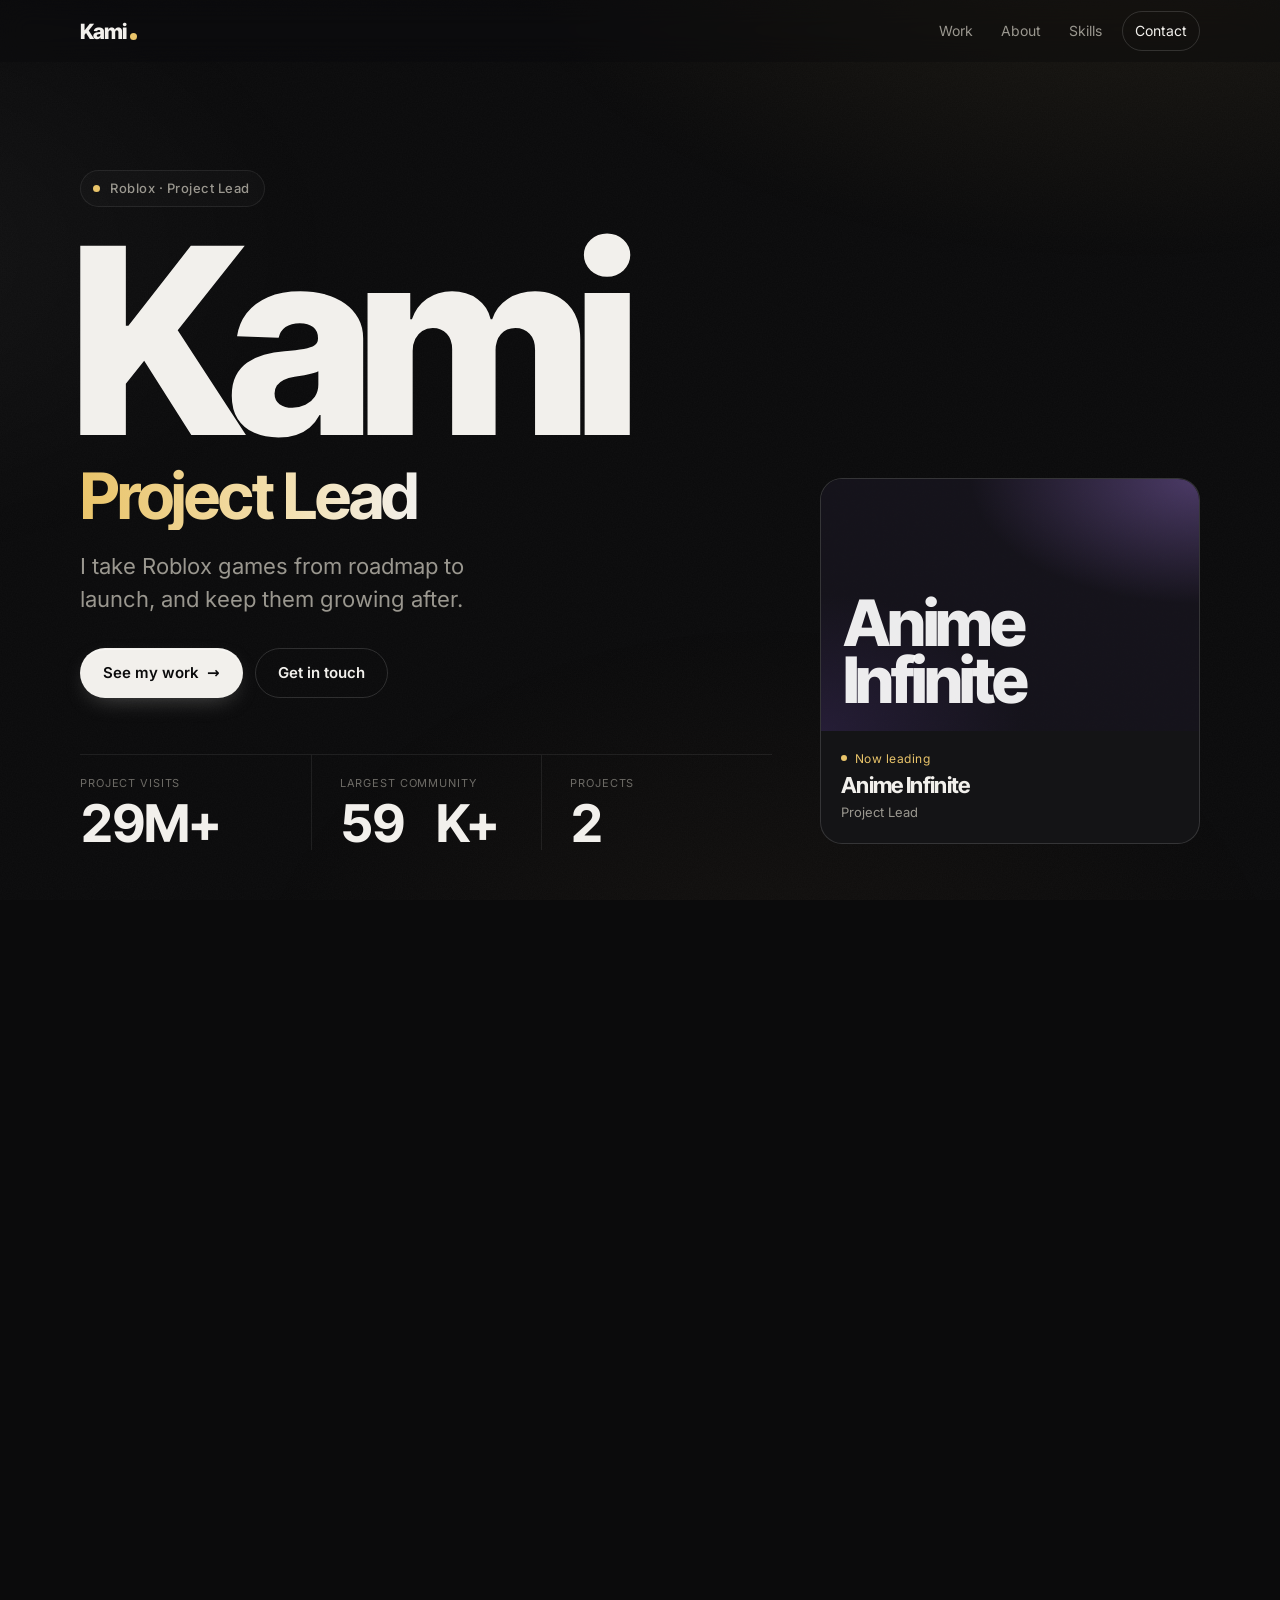
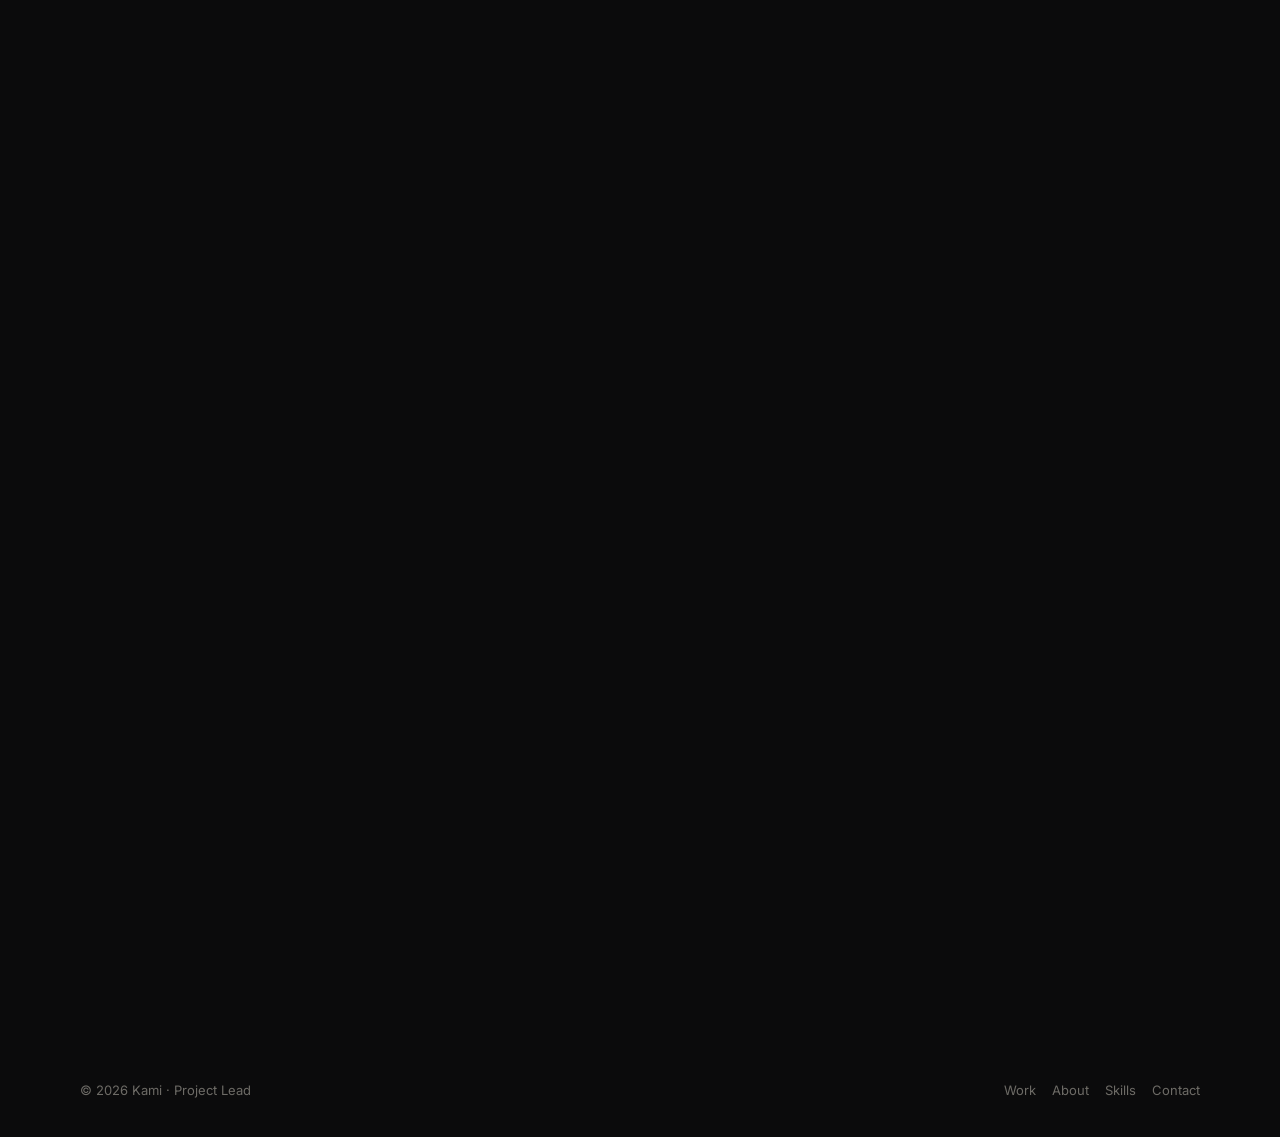
==== index.html @ 5d87637f "Add Kami portfolio site + no-code admin editor" ====
<!doctype html>
<html lang="en">
<head>
<meta charset="utf-8">
<meta name="viewport" content="width=device-width, initial-scale=1, viewport-fit=cover">
<meta http-equiv="Content-Security-Policy" content="default-src 'self'; img-src 'self' data: https:; style-src 'self'; script-src 'self'; font-src 'self'; connect-src 'self' https://formsubmit.co; base-uri 'self'; form-action 'self'">
<title>Kami · Roblox Project Lead</title>
<meta name="description" content="Kami is a Roblox Project Lead. Roadmaps, team coordination, launches and live operations on projects reaching 85M+ visits and communities of 170K+.">
<meta name="theme-color" content="#0b0b0c">
<meta name="color-scheme" content="dark">
<meta name="view-transition" content="same-origin">
<link rel="icon" href="/favicon.svg" type="image/svg+xml">
<link rel="apple-touch-icon" href="/apple-touch-icon.png">
<meta property="og:type" content="website">
<meta property="og:site_name" content="Kami">
<meta property="og:title" content="Kami · Roblox Project Lead">
<meta property="og:description" content="Kami is a Roblox Project Lead. Roadmaps, team coordination, launches and live operations on projects reaching 85M+ visits and communities of 170K+.">
<meta property="og:image" content="https://kami-portfolio.sites.tab.bot/og.jpg">
<meta property="og:image:type" content="image/jpeg">
<meta property="og:image:width" content="1200">
<meta property="og:image:height" content="630">
<meta property="og:image:alt" content="Kami, Roblox Project Lead">
<meta name="twitter:card" content="summary_large_image">
<meta name="twitter:title" content="Kami · Roblox Project Lead">
<meta name="twitter:description" content="Kami is a Roblox Project Lead. Roadmaps, team coordination, launches and live operations on projects reaching 85M+ visits and communities of 170K+.">
<meta name="twitter:image" content="https://kami-portfolio.sites.tab.bot/og.jpg">
<link rel="preload" href="/fonts/InterTight.woff2" as="font" type="font/woff2" crossorigin>
<link rel="stylesheet" href="/styles.css">
<script src="/boot.js"></script>
</head>
<body data-page="home">
<noscript><p class="noscript">This portfolio needs JavaScript turned on.</p></noscript>
<script src="/render.js" blocking="render"></script>
<script src="/main.js"></script>
</body>
</html>
---- styles.css ----
@font-face{font-family:"Inter Tight";src:url(/fonts/InterTight.woff2) format("woff2");font-weight:500 800;font-display:swap}
@font-face{font-family:"Inter";src:url(/fonts/Inter.woff2) format("woff2");font-weight:400 600;font-display:swap}
:root{--bg:#0b0b0c;--bg2:#111113;--card:#141416;--line:rgba(255,255,255,.08);--line2:rgba(255,255,255,.14);--text:#f2f0ec;--muted:#9a978f;--dim:#6d6b66;--accent:#e9c46a;--accent-ink:#1a1407;--r:22px;--ease:cubic-bezier(.16,1,.3,1);--ease-in:cubic-bezier(.5,0,.75,0);--spring:cubic-bezier(.16,1,.3,1);--spring-soft:cubic-bezier(.16,1,.3,1);--head:"Inter Tight",ui-sans-serif,system-ui,-apple-system,"Segoe UI",sans-serif;--body:"Inter",ui-sans-serif,system-ui,-apple-system,"Segoe UI",sans-serif}
*,*::before,*::after{box-sizing:border-box}
html{scroll-behavior:smooth;-webkit-text-size-adjust:100%;scroll-padding-top:76px}
body{margin:0;background:var(--bg);color:var(--text);font:400 16px/1.6 var(--body);-webkit-font-smoothing:antialiased;overflow-x:hidden}
body::before{content:"";position:fixed;inset:0;pointer-events:none;z-index:-1;background:radial-gradient(1100px 600px at 85% -10%,rgba(233,196,106,.07),transparent 60%),radial-gradient(900px 500px at -10% 30%,rgba(255,255,255,.035),transparent 60%)}
img{max-width:100%;display:block}
a{color:inherit;text-decoration:none}
h1,h2,h3{font-family:var(--head);margin:0;letter-spacing:-.03em;line-height:1}
.wrap{width:100%;max-width:1160px;margin:0 auto;padding-left:max(20px,env(safe-area-inset-left));padding-right:max(20px,env(safe-area-inset-right))}
.skip{position:absolute;left:-999px;top:8px;background:var(--text);color:var(--bg);padding:8px 12px;border-radius:8px;z-index:100}.skip:focus{left:12px}
:focus-visible{outline:2px solid var(--accent);outline-offset:3px}

/* nav */
.nav{position:sticky;top:0;z-index:50;background:rgba(11,11,12,.72);-webkit-backdrop-filter:saturate(140%) blur(14px);backdrop-filter:saturate(140%) blur(14px);view-transition-name:site-nav}.nav::after{content:"";position:absolute;left:0;right:0;bottom:0;height:1px;background:var(--line);opacity:0;transition:opacity .4s var(--ease)}
.nav.scrolled::after{opacity:1}
.nav-in{display:flex;align-items:center;justify-content:space-between;height:62px;padding-top:env(safe-area-inset-top)}
.brand{font:800 21px/1 var(--head);letter-spacing:-.04em;display:flex;align-items:center;gap:3px}
.dot{width:7px;height:7px;border-radius:50%;background:var(--accent);transform:translateY(5px)}
nav{display:flex;align-items:center;gap:4px}
nav a{font-size:14px;color:var(--muted);padding:8px 12px;border-radius:999px;transition:color .2s,background-color .2s}
nav a:hover{color:var(--text)}
nav a.pill{color:var(--text);border:1px solid var(--line2);margin-left:4px}
nav a.pill:hover{background:rgba(255,255,255,.06)}
@media (max-width:560px){nav{gap:0}nav a{padding:8px 9px;font-size:13.5px}nav a.pill{margin-left:3px;padding:8px 12px}}@media (max-width:350px){nav a{padding:8px 6px;font-size:13px}}

/* hero */
.hero{padding-top:clamp(56px,12vh,140px);padding-bottom:clamp(56px,10vh,110px)}
.eyebrow{display:inline-flex;align-items:center;gap:10px;margin:0 0 22px;font-size:13px;font-weight:500;letter-spacing:.04em;color:var(--muted);border:1px solid var(--line);padding:7px 14px 7px 12px;border-radius:999px;background:rgba(255,255,255,.02)}
.live{width:7px;height:7px;border-radius:50%;background:var(--accent);box-shadow:0 0 0 0 rgba(233,196,106,.5);animation:pulse 2.4s var(--ease) infinite}
@keyframes pulse{0%{box-shadow:0 0 0 0 rgba(233,196,106,.45)}70%,100%{box-shadow:0 0 0 9px rgba(233,196,106,0)}}
.hero h1{font-size:clamp(96px,30vw,260px);font-weight:800;letter-spacing:-.065em;line-height:.86;margin-left:-.04em}
.role{font:700 clamp(30px,7.6vw,64px)/1.05 var(--head);letter-spacing:-.035em;margin:10px 0 0;background:linear-gradient(90deg,var(--accent),#f3dfae 60%,var(--text));-webkit-background-clip:text;background-clip:text;color:transparent;width:fit-content}
.lede{font-size:clamp(18px,2.4vw,22px);line-height:1.5;color:var(--muted);max-width:30ch;margin:20px 0 0}
.ctas{display:flex;flex-wrap:wrap;gap:12px;margin-top:32px}
.btn{display:inline-flex;align-items:center;justify-content:center;gap:8px;min-height:50px;padding:0 22px;border-radius:999px;font:600 15px/1 var(--body);border:1px solid transparent;cursor:pointer;transition:transform .55s var(--spring),translate .6s var(--spring),scale .45s var(--spring),background-color .25s,border-color .25s,box-shadow .35s var(--ease);-webkit-tap-highlight-color:transparent}
.btn:active{scale:.96;transition-duration:.15s}
.btn-primary{background:var(--text);color:var(--bg)}
.btn-primary:hover{background:#fff;translate:0 -2px}
.btn-ghost{border-color:var(--line2);color:var(--text)}
.btn-ghost:hover{background:rgba(255,255,255,.06);translate:0 -2px}
.btn span{transition:transform .5s var(--spring)}.btn:hover span{transform:translateX(3px)}
.stats{display:grid;grid-template-columns:repeat(3,1fr);margin:56px 0 0;border-top:1px solid var(--line)}
.stats div{padding:20px 0 0}
.stats div+div{padding-left:16px;border-left:1px solid var(--line)}
.stats dt{font-size:12px;color:var(--dim);letter-spacing:.02em;order:2}
.stats div{display:flex;flex-direction:column-reverse;gap:6px}
.stats dd{margin:0;font:700 clamp(28px,7vw,52px)/1 var(--head);letter-spacing:-.04em;font-variant-numeric:tabular-nums}
@media (min-width:760px){.stats{max-width:720px}.stats div+div{padding-left:28px}}

/* sections */
.section{padding-top:clamp(64px,10vw,120px)}
.sec-head{margin-bottom:32px}
.kicker{font-size:13px;color:var(--accent);letter-spacing:.06em;font-weight:500;margin:0 0 14px}
.sec-head h2,.contact h2{font-size:clamp(38px,7vw,68px);font-weight:800;line-height:.98}
.sub{color:var(--muted);margin:14px 0 0;font-size:17px}
.muted{color:var(--dim)}

/* cards */
.grid{display:grid;gap:16px;grid-template-columns:1fr}
@media (min-width:760px){.cover{aspect-ratio:16/10}.grid{grid-template-columns:1fr 1fr;gap:20px}.card-feature{grid-column:1/-1;display:grid;grid-template-columns:1.35fr 1fr}.card-feature .thumb{aspect-ratio:auto;min-height:100%}.card-feature .body{padding:36px;align-self:center}.card-feature h3{font-size:44px}}
.card{display:block;position:relative;background:var(--card);border:1px solid var(--line);border-radius:var(--r);overflow:hidden;-webkit-tap-highlight-color:transparent;transition:transform .7s var(--spring),opacity .9s var(--ease),translate .7s var(--spring),scale .45s var(--spring)}.card::after{content:"";position:absolute;inset:0;border-radius:inherit;border:1px solid var(--line2);opacity:0;transition:opacity .4s var(--ease);pointer-events:none}.card:active{scale:.985;transition-duration:.18s}
@media (hover:hover){.card:hover,.card:focus-visible{translate:0 -5px}.card:hover::after{opacity:1}.card:hover .more span{transform:translateX(4px)}.card:hover .thumb img,.card:hover .cover span:first-child{transform:scale(1.04)}}
.thumb{position:relative;aspect-ratio:16/10;overflow:hidden;background:var(--bg2)}
.thumb img{width:100%;height:100%;object-fit:cover;transition:transform 1.1s var(--ease)}
.cover{aspect-ratio:16/8;display:flex;align-items:flex-end;padding:22px}
.cover span:first-child{font:800 clamp(40px,10vw,64px)/.9 var(--head);letter-spacing:-.055em;color:rgba(255,255,255,.92);transform-origin:left bottom;transition:transform 1.1s var(--ease);max-width:9ch}
.cover::after{content:"";position:absolute;inset:0;background:url("data:image/svg+xml,%3Csvg xmlns='http://www.w3.org/2000/svg' width='160' height='160'%3E%3Cfilter id='n'%3E%3CfeTurbulence baseFrequency='.9' numOctaves='2'/%3E%3C/filter%3E%3Crect width='160' height='160' filter='url(%23n)' opacity='.5'/%3E%3C/svg%3E");opacity:.09;mix-blend-mode:overlay;pointer-events:none}
.cover-multi{background:radial-gradient(120% 90% at 100% 0%,#3a3f63 0%,transparent 55%),radial-gradient(90% 90% at 0% 100%,#1d2338 0%,transparent 60%),#15161d}
.cover-slime{background:radial-gradient(110% 90% at 100% 0%,#2f5446 0%,transparent 55%),radial-gradient(90% 90% at 0% 100%,#18302a 0%,transparent 60%),#121815}
.cover-anime{background:radial-gradient(110% 90% at 100% 0%,#5b3a37 0%,transparent 55%),radial-gradient(90% 90% at 0% 100%,#2e1f22 0%,transparent 60%),#181314}
.badge{position:absolute;top:14px;left:14px;display:inline-flex;align-items:center;gap:7px;font:500 12px/1 var(--body);color:var(--text);background:rgba(11,11,12,.62);-webkit-backdrop-filter:blur(8px);backdrop-filter:blur(8px);border:1px solid var(--line2);padding:7px 11px;border-radius:999px}
.badge i{width:6px;height:6px;border-radius:50%;background:var(--accent)}
.badge-done{color:var(--muted)}
.body{padding:22px 22px 24px}
.meta{font-size:13px;color:var(--muted);margin:0 0 10px}
.card h3{font-size:30px;font-weight:800;letter-spacing:-.04em}
.desc{color:var(--muted);margin:12px 0 0;font-size:15.5px}
.figure{margin:16px 0 0;color:var(--muted);font-size:14px}
.figure strong{font:700 24px/1 var(--head);color:var(--text);letter-spacing:-.03em;margin-right:4px}
.duo{display:flex;gap:28px}
.tags{list-style:none;padding:0;margin:18px 0 0;display:flex;flex-wrap:wrap;gap:8px}
.tags li{font-size:12.5px;color:var(--text);border:1px solid var(--line);padding:6px 11px;border-radius:999px;background:rgba(255,255,255,.02)}

/* about */
.about-grid{display:grid;gap:36px}
@media (min-width:900px){.about-grid{grid-template-columns:1.2fr 1fr;gap:64px}}
.about-copy p{color:var(--muted);font-size:17px;margin:0 0 16px;max-width:52ch}
.about-copy .big{font:700 clamp(24px,3.4vw,32px)/1.2 var(--head);letter-spacing:-.03em;color:var(--text)}
.timeline{list-style:none;margin:0;padding:0;border-top:1px solid var(--line)}
.timeline li{border-bottom:1px solid var(--line)}.timeline a{display:grid;grid-template-columns:1fr auto;grid-template-areas:"name state" "role state";padding:18px 4px 18px 0;align-items:center;row-gap:3px;transition:transform .5s var(--spring)}.timeline a:hover{transform:translateX(6px)}.timeline a:active{transform:translateX(3px) scale(.99)}
.t-name{grid-area:name;font:700 20px/1.2 var(--head);letter-spacing:-.025em}
.t-role{grid-area:role;font-size:14px;color:var(--muted)}
.t-state{grid-area:state;font-size:12px;color:var(--dim);border:1px solid var(--line);padding:5px 10px;border-radius:999px}
.t-state.now{color:var(--accent);border-color:rgba(233,196,106,.3)}

/* skills */
.skills{display:grid;gap:16px}
@media (min-width:860px){.skills{grid-template-columns:1fr 1fr;gap:20px}}
.skill-group{background:var(--card);border:1px solid var(--line);border-radius:var(--r);padding:26px 22px 10px}
.skill-group h3{font-size:22px;font-weight:700;margin-bottom:8px}
.skill-group ul{list-style:none;margin:0;padding:0}
.skill-group li{padding:16px 0;border-top:1px solid var(--line);display:grid;gap:4px}
.skill-group li:first-child{border-top:0}
.skill-group strong{font-weight:600;font-size:16px}
.skill-group span{color:var(--muted);font-size:14.5px;line-height:1.5}

/* contact */
.contact-card{border:1px solid var(--line);border-radius:28px;padding:clamp(28px,6vw,64px);background:radial-gradient(800px 400px at 100% 0%,rgba(233,196,106,.09),transparent 60%),var(--card)}
.contact h2{font-size:clamp(40px,8vw,80px)}
.contact-actions{display:flex;flex-wrap:wrap;gap:12px;margin-top:30px}
.mail-line{margin:22px 0 0;color:var(--muted);font-size:15px;display:flex;align-items:center;gap:10px;flex-wrap:wrap;word-break:break-all}
.copy{font:500 13px/1 var(--body);color:var(--text);background:transparent;border:1px solid var(--line2);border-radius:999px;padding:8px 12px;cursor:pointer;transition:background-color .2s}
.copy:hover{background:rgba(255,255,255,.06)}
.inquiry{margin-top:16px;border:1px solid var(--line);border-radius:var(--r);background:var(--card)}
.inquiry summary{list-style:none;cursor:pointer;display:flex;justify-content:space-between;align-items:center;padding:22px;font:700 19px/1.2 var(--head);letter-spacing:-.02em}
.inquiry summary::-webkit-details-marker{display:none}
.plus{position:relative;width:16px;height:16px;flex:none}
.plus::before,.plus::after{content:"";position:absolute;left:0;top:7px;width:16px;height:2px;background:var(--text);border-radius:2px;transition:transform .35s var(--ease)}
.plus::after{transform:rotate(90deg)}
.inquiry[open] .plus::after{transform:rotate(0)}
form{padding:0 22px 24px;display:grid;gap:14px}
.inquiry[open] form{animation:drop .45s var(--ease)}
@keyframes drop{from{opacity:0;transform:translateY(-6px)}to{opacity:1;transform:none}}
.row{display:grid;gap:14px}
@media (min-width:700px){.row{grid-template-columns:1fr 1fr}}
label{display:grid;gap:7px;font-size:13px;color:var(--muted)}
input,textarea,select{font:400 16px/1.4 var(--body);color:var(--text);background:var(--bg2);border:1px solid var(--line2);border-radius:12px;padding:13px 14px;width:100%;transition:border-color .2s;-webkit-appearance:none;appearance:none}
select{background-image:linear-gradient(45deg,transparent 50%,var(--muted) 50%),linear-gradient(135deg,var(--muted) 50%,transparent 50%);background-position:calc(100% - 20px) 55%,calc(100% - 15px) 55%;background-size:5px 5px;background-repeat:no-repeat}
input:focus,textarea:focus,select:focus{outline:none;border-color:var(--accent)}
input.bad,textarea.bad{border-color:#e07a5f}
textarea{resize:vertical}
form .btn{justify-self:start;margin-top:4px}
.form-note{margin:0;font-size:13px;color:var(--dim)}
.foot{display:flex;justify-content:space-between;gap:16px;flex-wrap:wrap;padding-top:64px;padding-bottom:max(36px,env(safe-area-inset-bottom));color:var(--dim);font-size:13px}
.foot a:hover{color:var(--text)}
.toast{position:fixed;left:50%;bottom:max(24px,env(safe-area-inset-bottom));transform:translate(-50%,20px);opacity:0;background:var(--text);color:var(--bg);font:600 14px/1 var(--body);padding:13px 18px;border-radius:999px;pointer-events:none;transition:opacity .3s,transform .4s var(--ease);z-index:60}
.toast.show{opacity:1;transform:translate(-50%,0)}

.now-card{display:none}
@media (min-width:1000px){
.hero{display:grid;grid-template-columns:1fr 380px;gap:48px;align-items:end}
.now-card{display:block;position:relative;border:1px solid var(--line2);border-radius:var(--r);overflow:hidden;background:var(--card);transition:translate .7s var(--spring),scale .45s var(--spring);margin-bottom:6px}
.now-card:hover,.now-card:focus-visible{translate:0 -4px}
.now-cover{display:flex;align-items:flex-end;position:relative;aspect-ratio:3/2;padding:22px;overflow:hidden}.now-cover span{font:800 54px/.9 var(--head);letter-spacing:-.055em;color:rgba(255,255,255,.92);max-width:8ch;transform-origin:left bottom;transition:transform 1.1s var(--ease)}
.now-card:hover .now-cover span{transform:scale(1.04)}
.now-txt{display:grid;gap:4px;padding:18px 20px 20px}
.now-k{display:flex;align-items:center;gap:8px;font-size:12px;color:var(--accent);letter-spacing:.04em}
.now-k i{width:6px;height:6px;border-radius:50%;background:var(--accent)}
.now-txt strong{font:700 22px/1.2 var(--head);letter-spacing:-.03em}
.now-s{font-size:13px;color:var(--muted)}

}
/* motion: transform + opacity only */
.js .in{opacity:0;transform:translateY(22px);animation:rise-o .7s var(--ease) forwards,rise-t 1.1s var(--spring-soft) forwards}
.js .d0{animation-delay:.05s}.js .d1{animation-delay:.12s}.js .d2{animation-delay:.22s}.js .d3{animation-delay:.32s}.js .d4{animation-delay:.42s}.js .d5{animation-delay:.52s}
@keyframes rise-o{to{opacity:1}}@keyframes rise-t{to{transform:none}}
.js .reveal{opacity:0;transform:translateY(28px);transition:opacity .8s var(--ease),transform 1.1s var(--spring-soft)}
.js .reveal.seen{opacity:1;transform:none}
.js .grid .reveal:nth-child(2){transition-delay:.06s}.js .grid .reveal:nth-child(3){transition-delay:.12s}.js .grid .reveal:nth-child(4){transition-delay:.18s}.js .grid .reveal:nth-child(5){transition-delay:.24s}.js .steps .reveal:nth-child(2){transition-delay:.07s}.js .steps .reveal:nth-child(3){transition-delay:.14s}.js .steps .reveal:nth-child(4){transition-delay:.21s}.js .reveal.seen:hover,.js .reveal.seen:active{transition-delay:0s}
@media (prefers-reduced-motion:reduce){html{scroll-behavior:auto}*,*::before,*::after{animation:none!important;transition:none!important}.js .in,.js .reveal{opacity:1;transform:none}}

/* ---- v2 ---- */
@supports (transition-timing-function:linear(0,1)){:root{--spring:linear(0.0,0.0318,0.1102,0.2146,0.3296,0.4449,0.5535,0.6512,0.7359,0.8072,0.8654,0.9115,0.947,0.9734,0.9923,1.0052,1.0133,1.0178,1.0197,1.0198,1.0187,1.0168,1.0146,1.0123,1.01,1.008,1.0061,1.0046,1.0033,1.0022,1.0014,1.0008,1.0003,1.0,0.9998,0.9997,0.9996,0.9996,0.9996,0.9996,0.9997,0.9997,0.9998,0.9998,0.9999,0.9999,0.9999,0.9999,1);--spring-soft:linear(0.0,0.0229,0.0799,0.1571,0.2443,0.3344,0.4226,0.5057,0.5819,0.6502,0.7105,0.7627,0.8075,0.8454,0.8771,0.9034,0.9249,0.9424,0.9564,0.9675,0.9763,0.9831,0.9884,0.9924,0.9953,0.9975,0.999,1.0001,1.0008,1.0012,1.0014,1.0015,1.0015,1.0014,1.0013,1.0012,1.0011,1.0009,1.0008,1.0007,1.0006,1.0005,1.0004,1.0003,1.0003,1.0002,1.0002,1.0001,1)}}
.cover-infinite{background:radial-gradient(110% 90% at 100% 0%,#4b3a66 0%,transparent 55%),radial-gradient(90% 90% at 0% 100%,#251d36 0%,transparent 60%),#15131b}
.num{display:inline-block;font-variant-numeric:tabular-nums;text-align:left}
.more{display:inline-flex;align-items:center;gap:6px;margin-top:20px;font-size:14px;font-weight:600;color:var(--text)}
.more span{display:inline-block;transition:transform .5s var(--spring)}
.view-all{display:inline-flex;align-items:center;gap:8px;margin-top:24px;font:600 15px/1 var(--body);color:var(--text);padding:14px 20px;border:1px solid var(--line2);border-radius:999px;transition:transform .55s var(--spring),opacity .8s var(--ease),translate .6s var(--spring),scale .45s var(--spring),background-color .25s,border-color .25s}
.view-all span{display:inline-block;transition:transform .5s var(--spring)}
.view-all:hover span{transform:translateX(4px)}
.view-all:active{scale:.96;transition-duration:.15s}
.view-all.inline{margin-top:6px;padding:0;border:0;color:var(--accent);font-size:15px}
.contact-card .view-all.inline{margin-top:24px}
.chips{list-style:none;margin:0;padding:0;display:flex;flex-wrap:wrap;gap:8px}
.chips li{font-size:14px;border:1px solid var(--line);padding:8px 13px;border-radius:999px;background:rgba(255,255,255,.02)}
.skill-sum{display:grid;gap:16px}
@media (min-width:860px){.skill-sum{grid-template-columns:1fr 1fr;gap:20px}}
.skill-chipset{background:var(--card);border:1px solid var(--line);border-radius:var(--r);padding:24px 22px}
.skill-chipset h3{font-size:20px;font-weight:700;margin-bottom:16px}

/* sub pages */
.page-head{padding-top:clamp(20px,4vh,40px)}
.back{display:inline-flex;align-items:center;gap:8px;font-size:14px;font-weight:500;color:var(--muted);padding:9px 14px 9px 11px;border:1px solid var(--line);border-radius:999px;margin-bottom:clamp(28px,6vh,56px);transition:transform .5s var(--spring),color .2s;-webkit-tap-highlight-color:transparent}
.back span{display:inline-block;transition:transform .5s var(--spring)}
.back:hover{color:var(--text)}.back:hover span{transform:translateX(-3px)}
.back:active{transform:scale(.95);transition-duration:.15s}
.page-title{font-size:clamp(46px,11vw,104px);font-weight:800;letter-spacing:-.05em;line-height:.95}
.page-sub{color:var(--muted);font-size:clamp(17px,2.2vw,20px);line-height:1.55;max-width:46ch;margin:18px 0 0}
.section-tight{padding-top:clamp(36px,6vw,64px)}
nav a[aria-current=page]{color:var(--text);background:rgba(255,255,255,.07)}
nav a.pill[aria-current=page]{background:var(--text);color:var(--bg);border-color:var(--text)}
.stats-big{max-width:none}
.stats-big dd{font-size:clamp(32px,9vw,76px)}
.stats-col{grid-template-columns:1fr;margin:0;align-self:start}
.stats-col div+div{padding-left:0;border-left:0;border-top:1px solid var(--line);margin-top:20px}
.stats-col dd{font-size:clamp(44px,9vw,72px)}
@media (min-width:760px){.stats-col div+div{padding-left:0}}
.steps{list-style:none;margin:0;padding:0;display:grid;gap:14px}
@media (min-width:760px){.steps{grid-template-columns:1fr 1fr;gap:20px}}
@media (min-width:1100px){.steps{grid-template-columns:repeat(4,1fr)}}
.steps li{background:var(--card);border:1px solid var(--line);border-radius:var(--r);padding:24px 22px 26px}
.steps .n{font:600 13px/1 var(--body);color:var(--accent);letter-spacing:.06em}
.steps h3{font-size:28px;font-weight:800;margin:18px 0 10px}
.steps p{margin:0;color:var(--muted);font-size:15px;line-height:1.55}
.cta-band{border:1px solid var(--line);border-radius:28px;padding:clamp(28px,6vw,56px);background:radial-gradient(800px 400px at 100% 0%,rgba(233,196,106,.09),transparent 60%),var(--card)}
.cta-band h2{font-size:clamp(36px,7vw,64px);font-weight:800;line-height:.98}

/* project page */
.p-wrap{display:grid;gap:0}
.p-media .thumb{border-radius:var(--r);border:1px solid var(--line);aspect-ratio:16/10}
.p-media .cover{aspect-ratio:16/10;padding:clamp(22px,4vw,40px)}
.p-media .cover span:first-child{font-size:clamp(52px,14vw,120px)}
@media (min-width:960px){.p-media .thumb{aspect-ratio:21/9}}
.p-head{margin-top:clamp(28px,5vw,48px)}
.p-role{font-size:clamp(24px,5vw,40px);margin-top:14px}
.facts{display:grid;grid-template-columns:1fr 1fr;margin:36px 0 0;border-top:1px solid var(--line)}
.facts div{padding:16px 12px 16px 0;border-bottom:1px solid var(--line);min-width:0}
.facts dt{font-size:12px;color:var(--dim);letter-spacing:.02em}
.facts dd{margin:4px 0 0;font-weight:600;font-size:15.5px}
@media (min-width:760px){.facts{grid-template-columns:repeat(3,1fr)}}
.project .stats-big{margin-top:40px}
.p-sec{margin-top:clamp(48px,7vw,72px)}
.p-sec h2{font-size:clamp(30px,6vw,48px);font-weight:800;margin-bottom:20px}
.p-note{color:var(--muted);font-size:17px;max-width:56ch;margin:0 0 16px}
.p-note.soon{border:1px dashed var(--line2);border-radius:16px;padding:18px 20px;max-width:none}
.did{list-style:none;margin:0;padding:0;display:grid;gap:12px}
@media (min-width:760px){.did{grid-template-columns:1fr 1fr;gap:16px}}
.did li{background:var(--card);border:1px solid var(--line);border-radius:18px;padding:20px;display:grid;gap:6px}
.did strong{font:700 18px/1.25 var(--head);letter-spacing:-.02em}
.did span{color:var(--muted);font-size:15px;line-height:1.55}
.p-next{display:grid;grid-template-columns:1fr;gap:12px;margin-top:clamp(56px,8vw,88px)}
@media (min-width:640px){.p-next{grid-template-columns:1.4fr 1fr}}
.p-next a{position:relative;overflow:hidden;display:grid;gap:6px;padding:22px;border:1px solid var(--line2);border-radius:var(--r);background:var(--card);transition:translate .7s var(--spring),scale .45s var(--spring),border-color .3s}
.p-next a:hover,.p-next a:focus-visible{translate:0 -4px;border-color:rgba(255,255,255,.22)}.p-next a:active{scale:.98;transition-duration:.15s}
.p-next .k{font-size:12px;color:var(--dim);letter-spacing:.04em}
.p-next strong{font:700 24px/1.15 var(--head);letter-spacing:-.03em}

/* skills page */
.skill-deep h2{font-size:clamp(30px,5vw,40px);font-weight:800;margin-bottom:10px}
.skill-deep .kicker{margin-bottom:12px}
.used{margin:6px 0 18px;font-size:13px;color:var(--dim);display:flex;flex-wrap:wrap;gap:6px 8px;align-items:center}
.used a{color:var(--text);border:1px solid var(--line);padding:5px 10px;border-radius:999px;transition:background-color .2s}
.used a:hover{background:rgba(255,255,255,.06)}
.skills-page{scroll-margin-top:80px}
.skill-deep{scroll-margin-top:84px}

/* contact page */
.contact-grid{display:grid;gap:14px}
@media (min-width:760px){.contact-grid{grid-template-columns:1fr 1fr;gap:20px}}
.c-tile{display:grid;gap:8px;padding:26px 24px;border:1px solid var(--line2);border-radius:var(--r);background:radial-gradient(600px 300px at 100% 0%,rgba(233,196,106,.08),transparent 60%),var(--card);transition:transform .6s var(--spring),opacity .8s var(--ease),translate .7s var(--spring),scale .45s var(--spring);min-width:0;position:relative;overflow:hidden}
.c-tile:hover,.c-tile:focus-visible{translate:0 -4px}.c-tile:active{scale:.98;transition-duration:.15s}
.c-tile .k{font-size:12px;color:var(--accent);letter-spacing:.06em;text-transform:uppercase}
.c-tile strong{font:700 clamp(19px,4.6vw,26px)/1.2 var(--head);letter-spacing:-.02em;overflow-wrap:anywhere}
.c-tile .go{font-size:14px;color:var(--muted);margin-top:6px}
.inquiry-open{padding:26px 0 4px;margin-top:22px}
.inquiry-open h2{font-size:clamp(28px,6vw,40px);font-weight:800;padding:0 22px;margin-bottom:12px}
.inquiry-open .p-note{padding:0 22px;font-size:15.5px}
.foot-links{display:flex;gap:16px;flex-wrap:wrap}

/* view transitions between pages (Chrome, Edge, Safari 18.2+) */
@view-transition{navigation:auto}
/* per-project view-transition names are set by render.js (el.style.viewTransitionName) */
::view-transition-old(root){animation:vt-out .2s var(--ease-in) both}
::view-transition-new(root){animation:vt-in-o .45s var(--ease) both,vt-in-t .7s var(--spring-soft) both}
::view-transition-group(*){animation-duration:.6s;animation-timing-function:cubic-bezier(.16,1,.3,1)}
::view-transition-group(root){animation:none}
::view-transition-group(site-nav){animation:none}
::view-transition-old(site-nav){animation:none;opacity:0}
::view-transition-new(site-nav){animation:none}
@keyframes vt-out{to{opacity:0;transform:translateY(-8px) scale(.995)}}
@keyframes vt-in-o{from{opacity:0}}
@keyframes vt-in-t{from{transform:translateY(16px)}}
/* when a view transition already animates the page in, skip the second entrance */
.vtnav .js .in,.js.vtnav .in{animation:none;opacity:1;transform:none}
/* fallback exit for browsers without cross-page transitions */
.leaving main,.leaving .foot{opacity:0;transform:translateY(-8px);transition:opacity .18s var(--ease-in),transform .18s var(--ease-in)}

@media (prefers-reduced-motion:reduce){::view-transition-group(*),::view-transition-old(*),::view-transition-new(*){animation:none!important}.leaving main,.leaving .foot{opacity:1;transform:none}}
.stats div{justify-content:space-between}.stats dd{white-space:nowrap}
@media (min-width:760px){.card.card-feature{display:grid}}

/* ============ v2.1 polish ============ */
:root{--fs-xs:12px;--fs-sm:14px;--fs-md:16px;--fs-lg:clamp(18px,2.2vw,21px);--sp-1:8px;--sp-2:16px;--sp-3:24px;--sp-4:40px;--sp-5:64px;--sp-6:clamp(80px,11vw,136px);--ring:0 0 0 2px var(--bg),0 0 0 4px var(--accent)}
::selection{background:rgba(233,196,106,.9);color:#1a1407}
h1,h2,h3{text-wrap:balance}
p,li,dd{text-wrap:pretty}
.section{padding-top:var(--sp-6)}
.sec-head{margin-bottom:var(--sp-4)}
.sub,.p-note{line-height:1.55}
.kicker{display:flex;align-items:center;gap:10px;font-size:var(--fs-xs);text-transform:uppercase;letter-spacing:.16em;font-weight:600}
.kicker::before{content:"";width:18px;height:1px;background:currentColor;opacity:.7}
.c-tile .k,.p-next .k,.facts dt,.stats dt{letter-spacing:.08em;text-transform:uppercase;font-size:11px}

/* background: static gradient mesh + grain, no animation */
body::before{background:radial-gradient(1100px 620px at 88% -12%,rgba(233,196,106,.085),transparent 60%),radial-gradient(800px 520px at -12% 28%,rgba(255,255,255,.04),transparent 62%),radial-gradient(900px 700px at 60% 115%,rgba(200,150,90,.05),transparent 60%)}
body::after{content:"";position:fixed;inset:0;z-index:-1;pointer-events:none;opacity:.045;background:url("data:image/svg+xml,%3Csvg xmlns='http://www.w3.org/2000/svg' width='180' height='180'%3E%3Cfilter id='n'%3E%3CfeTurbulence type='fractalNoise' baseFrequency='.8' numOctaves='3' stitchTiles='stitch'/%3E%3CfeColorMatrix values='0 0 0 0 1 0 0 0 0 1 0 0 0 0 1 0 0 0 .55 0'/%3E%3C/filter%3E%3Crect width='180' height='180' filter='url(%23n)'/%3E%3C/svg%3E");background-size:180px 180px}

/* focus + press, everywhere */
:focus-visible{outline:2px solid var(--accent);outline-offset:3px}
.btn:focus-visible,.view-all:focus-visible,nav a:focus-visible,.copy:focus-visible,.used a:focus-visible,.back:focus-visible{outline:none;box-shadow:var(--ring)}
.card:focus-visible,.now-card:focus-visible,.c-tile:focus-visible,.p-next a:focus-visible{outline:none;box-shadow:var(--ring)}
input:focus,textarea:focus,select:focus{box-shadow:0 0 0 4px rgba(233,196,106,.16)}
input,textarea,select{transition:border-color .2s,box-shadow .25s var(--ease)}
.btn-primary{box-shadow:0 1px 0 rgba(255,255,255,.4) inset,0 8px 24px -10px rgba(242,240,236,.35)}
.btn-primary:hover{box-shadow:0 1px 0 rgba(255,255,255,.6) inset,0 14px 34px -12px rgba(242,240,236,.5)}
.btn-ghost:active,.btn-primary:active{transition-duration:.12s}
.btn span{display:inline-block;transition:transform .5s var(--spring)}
nav a{transition:color .2s,background-color .25s,scale .35s var(--spring)}
nav a:active,.foot a:active,.used a:active,.copy:active,.chips li:active{scale:.95;transition-duration:.12s}
nav a:not(.pill):not([aria-current]):hover{background:rgba(255,255,255,.045)}
.foot a{transition:color .2s}
.used a,.copy{transition:background-color .25s,scale .35s var(--spring)}
.tags li,.chips li{transition:border-color .25s,background-color .25s}
.chips li:hover{border-color:var(--line2);background:rgba(255,255,255,.05)}
.inquiry summary{transition:background-color .25s;border-radius:var(--r)}
.inquiry summary:hover{background:rgba(255,255,255,.025)}
.inquiry summary:focus-visible{outline:none;box-shadow:var(--ring)}
.timeline a:focus-visible{outline:none;box-shadow:var(--ring);border-radius:12px}

/* reveal elements keep their entrance AND get the hover/magnet springs */
.js .card.reveal,.js .c-tile.reveal,.js .view-all.reveal{transition:opacity .8s var(--ease),transform 1.1s var(--spring-soft),translate .7s var(--spring),scale .45s var(--spring),background-color .25s,border-color .25s,box-shadow .35s var(--ease)}

/* scroll progress */
.progress{position:fixed;top:0;left:0;right:0;height:2px;z-index:60;pointer-events:none;transform-origin:0 50%;transform:scaleX(0);background:linear-gradient(90deg,rgba(233,196,106,.6),var(--accent) 40%,#f6e3b4);will-change:transform}
.no-js .progress,html:not(.js) .progress{display:none}

/* sticky glass nav that tightens on scroll (transform + opacity only) */
.nav{background:rgba(11,11,12,.42);transition:transform .6s var(--spring);will-change:transform}
.nav::before{content:"";position:absolute;inset:0;z-index:-1;background:rgba(11,11,12,.42);box-shadow:0 12px 32px -18px rgba(0,0,0,.8);opacity:0;transition:opacity .45s var(--ease);pointer-events:none}
.nav.scrolled{transform:translateY(-8px)}
.nav.scrolled::before{opacity:1}
.nav-in>*{transition:transform .6s var(--spring)}
.nav.scrolled .brand{transform:translateY(4px) scale(.88)}
.brand{transform-origin:0 50%}
.nav.scrolled .nav-in>nav{transform:translateY(4px)}

/* desktop magnet + glow (elements only get .mag via JS on hover:hover + pointer:fine) */
.glow{position:absolute;left:0;top:0;width:460px;height:460px;margin:-230px 0 0 -230px;border-radius:50%;pointer-events:none;z-index:3;opacity:0;background:radial-gradient(closest-side,rgba(246,227,180,.13),rgba(233,196,106,.05) 50%,transparent 72%);transition:opacity .45s var(--ease),translate .32s cubic-bezier(.2,.8,.2,1);will-change:translate,opacity}
.mag-on>.glow{opacity:1}
.p-next a>:not(.glow){position:relative;z-index:1}
.skill-group,.skill-chipset,.steps li{position:relative;overflow:hidden;transition:border-color .3s,opacity .8s var(--ease),transform 1.1s var(--spring-soft)}
.mag-on.skill-group,.mag-on.skill-chipset,.steps li.mag-on{border-color:var(--line2)}

/* project hero */
.p-media{position:relative;border-radius:var(--r);overflow:hidden;border:1px solid var(--line);isolation:isolate;background:var(--bg2)}
.p-media .thumb{border:0;border-radius:0}
.p-media .badge{display:none}
.p-media .cover span:first-child{opacity:.16;font-size:clamp(64px,19vw,220px);white-space:nowrap;letter-spacing:-.06em}
.p-par{transform-origin:50% 100%}
.p-media::after{content:"";position:absolute;inset:0;pointer-events:none;background:linear-gradient(180deg,transparent 55%,rgba(11,11,12,.35));z-index:2}
.p-head{margin-top:clamp(28px,5vw,52px)}
.p-chips{display:flex;flex-wrap:wrap;gap:8px;margin:0 0 18px}
.chip{display:inline-flex;align-items:center;gap:8px;font:600 13px/1 var(--body);padding:8px 13px;border-radius:999px;border:1px solid var(--line2);background:rgba(255,255,255,.03);color:var(--text);letter-spacing:.01em}
.chip-role{border-color:rgba(233,196,106,.45);background:rgba(233,196,106,.1);color:#f6e3b4}
.chip i{width:6px;height:6px;border-radius:50%;background:var(--accent);box-shadow:0 0 0 3px rgba(233,196,106,.2)}
.chip-muted{color:var(--muted)}
.p-title{font:800 clamp(56px,15vw,148px)/.9 var(--head);letter-spacing:-.055em;margin-left:-.03em}
.p-head .page-sub{max-width:46ch;margin-top:20px;font-size:var(--fs-lg);line-height:1.5}
.p-count{color:var(--dim)}
.facts{margin-top:clamp(32px,5vw,48px)}
.js .facts>.in:nth-child(1){animation-delay:.32s}
.js .facts>.in:nth-child(2){animation-delay:.39s}
.js .facts>.in:nth-child(3){animation-delay:.46s}
.js .facts>.in:nth-child(4){animation-delay:.53s}
.js .facts>.in:nth-child(5){animation-delay:.6s}
.js .facts>.in:nth-child(6){animation-delay:.67s}
@media (min-width:960px){
  .p-head .page-sub{margin-top:26px}
  .p-wrap>*{order:4}
  .p-wrap>.p-head{order:1;margin-top:8px}
  .p-wrap>.p-media{order:2;margin-top:48px}
  .p-wrap>.facts{order:3}
  .p-media .thumb{aspect-ratio:12/5}
}
@media (prefers-reduced-motion:reduce){
  .nav,.nav-in>*,.nav::before,.glow{transition:none}
  .nav.scrolled{transform:none}.nav.scrolled .brand,.nav.scrolled .nav-in>nav{transform:none}
  .progress{transition:none}
  .btn,.card,.c-tile,.p-next a,.now-card,.view-all{translate:none!important}
}

/* v2.3 inquiry: in-page send */
.hp{position:absolute!important;left:-9999px;width:1px;height:1px;overflow:hidden;opacity:0;pointer-events:none}
form{position:relative}
.send{position:relative;min-width:168px}
.send::before{content:"";width:0;height:16px;border-radius:50%;border:0 solid currentColor;border-right-color:transparent;opacity:0;flex:none;margin-right:-8px;transition:opacity .2s var(--ease)}
.send.is-loading::before{width:16px;border-width:2px;opacity:1;margin-right:0;animation:spin .7s linear infinite}
.send:disabled{cursor:progress;opacity:.85}
.send.is-sent{background:var(--accent);color:var(--bg)}
@keyframes spin{to{transform:rotate(360deg)}}
.form-note.is-sent{color:var(--text);font-size:15px}
.form-note.is-sent strong{color:var(--accent);font-weight:700}
.form-note.is-error{color:#f0a48f}.form-note.is-error a{color:var(--text);text-decoration:underline;text-underline-offset:3px}
.form-note.is-warn{color:#f0a48f}
.form-note.pop{animation:note-in .5s var(--spring-soft,ease) both}
@keyframes note-in{from{opacity:0;transform:translateY(6px)}to{opacity:1;transform:none}}
@media (prefers-reduced-motion:reduce){.send.is-loading::before{animation:none!important;border-right-color:currentColor;opacity:.6}.form-note.pop{animation:none!important}}

/* v3 content-driven additions */
.preview .in,.preview .reveal{animation:none!important;opacity:1!important;transform:none!important}
.p-links{display:flex;flex-wrap:wrap;gap:10px;margin-top:14px}
.thumb img.ext{background:var(--bg2)}
.noscript{padding:40px 20px;color:var(--muted)}
.now-img{padding:0;overflow:hidden}.now-img img{width:100%;height:100%;object-fit:cover}
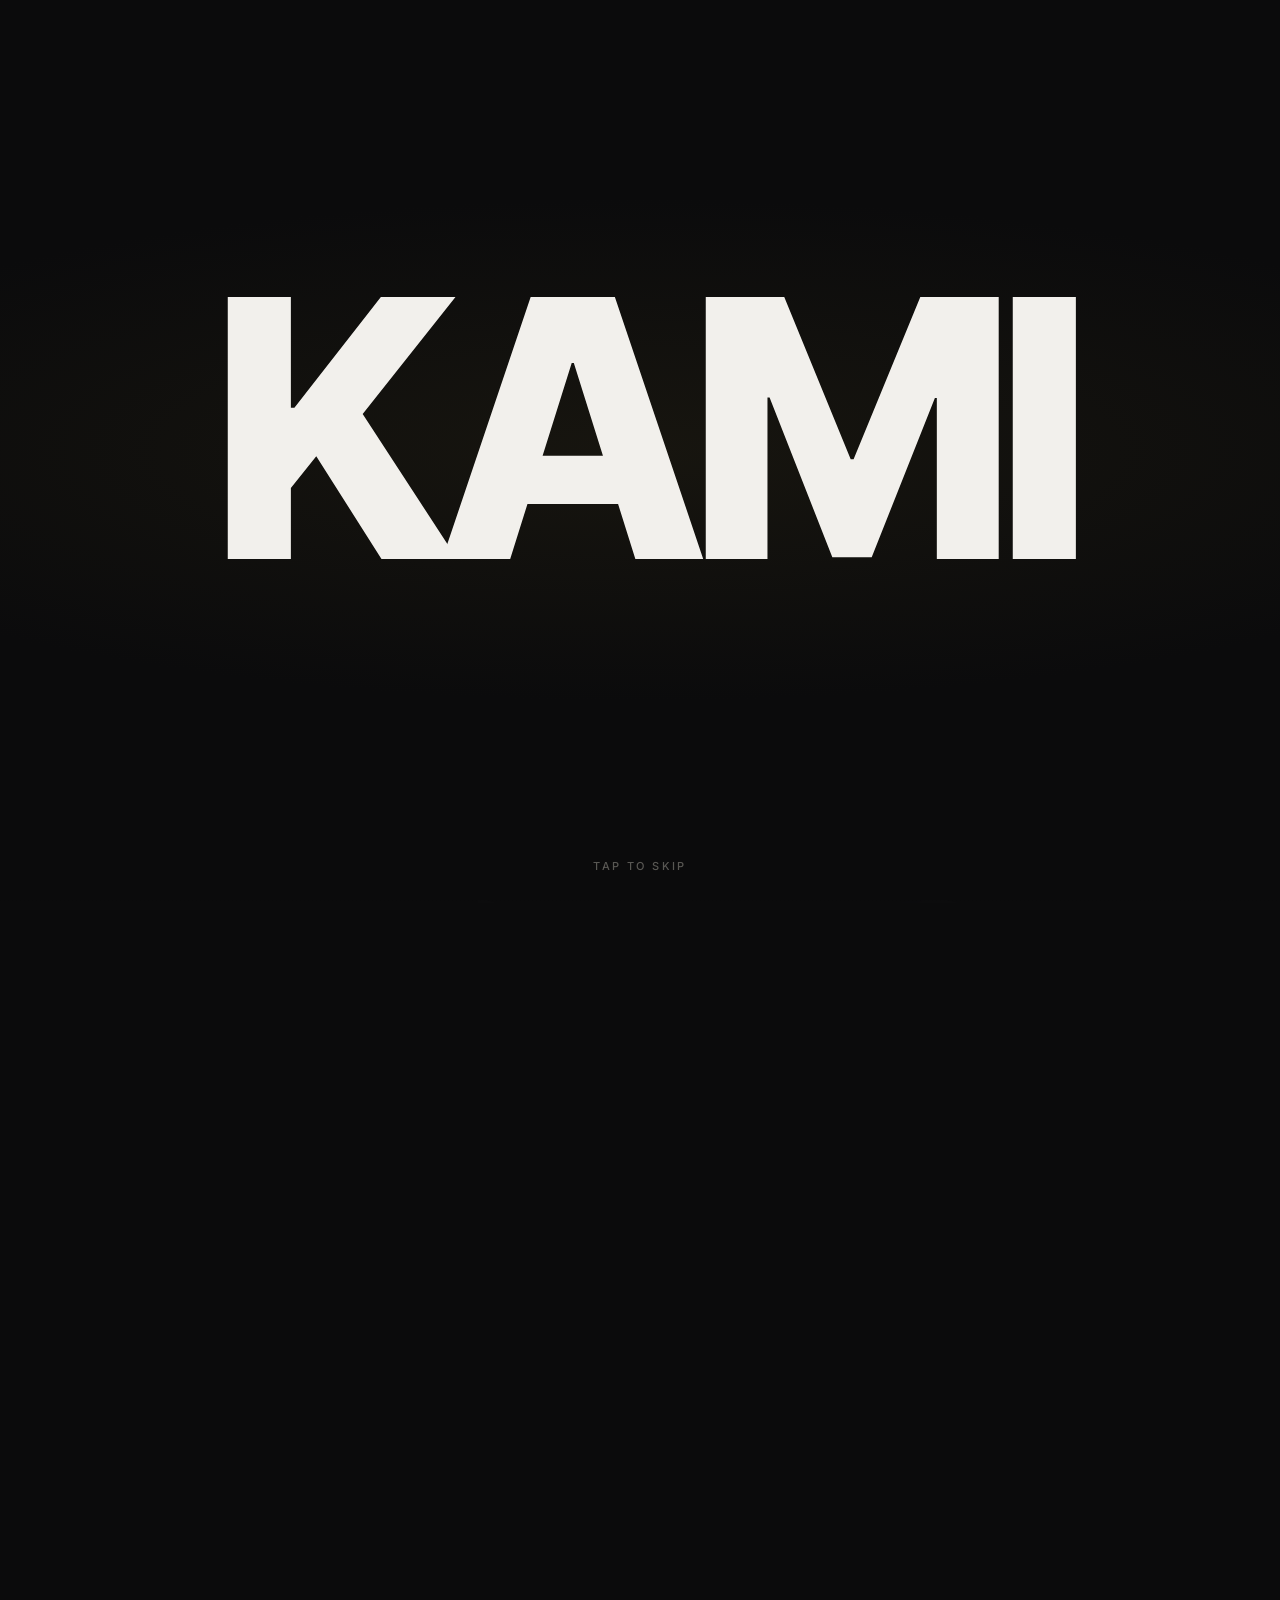
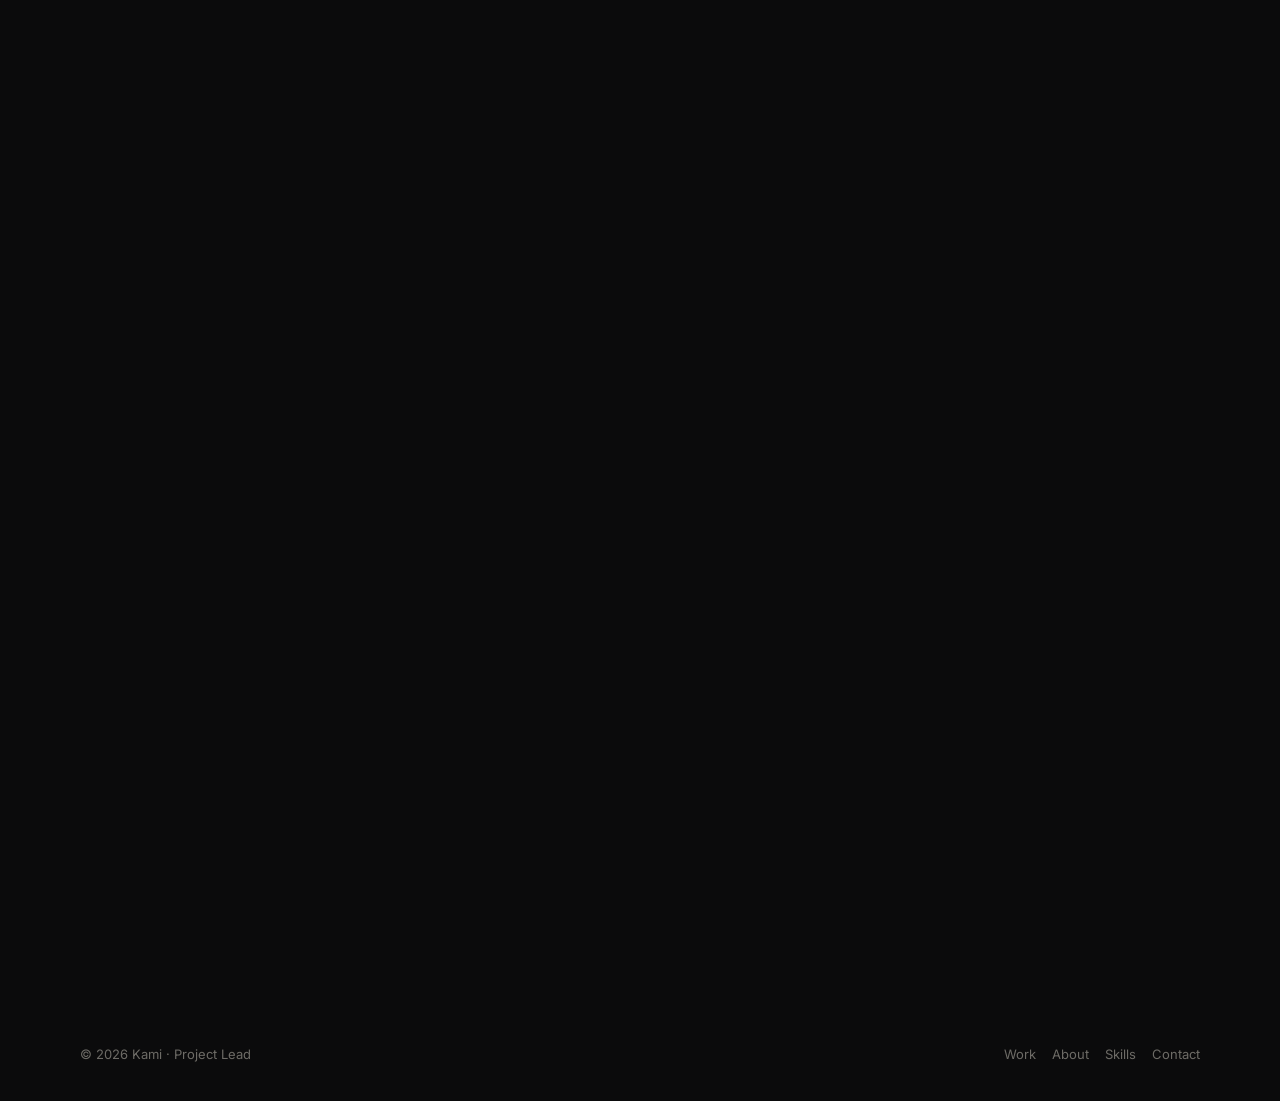
==== commit d8e8daf4: "v3: KAMI slice intro, full-bleed hero art, smooth scroll + reveals" ====
--- a/index.html
+++ b/index.html
@@ -26,7 +26,9 @@
 <meta name="twitter:image" content="https://kami-portfolio.sites.tab.bot/og.jpg">
 <link rel="preload" href="/fonts/InterTight.woff2" as="font" type="font/woff2" crossorigin>
 <link rel="stylesheet" href="/styles.css">
+<link rel="preload" href="/images/hero.webp" as="image" type="image/webp" fetchpriority="high">
 <script src="/boot.js"></script>
+<script src="/intro.js" defer></script>
 </head>
 <body data-page="home">
 <noscript><p class="noscript">This portfolio needs JavaScript turned on.</p></noscript>
--- a/styles.css
+++ b/styles.css
@@ -26,7 +26,7 @@
 @media (max-width:560px){nav{gap:0}nav a{padding:8px 9px;font-size:13.5px}nav a.pill{margin-left:3px;padding:8px 12px}}@media (max-width:350px){nav a{padding:8px 6px;font-size:13px}}
 
 /* hero */
-.hero{padding-top:clamp(56px,12vh,140px);padding-bottom:clamp(56px,10vh,110px)}
+.hero-in{padding-top:clamp(56px,12vh,140px);padding-bottom:clamp(56px,10vh,110px)}
 .eyebrow{display:inline-flex;align-items:center;gap:10px;margin:0 0 22px;font-size:13px;font-weight:500;letter-spacing:.04em;color:var(--muted);border:1px solid var(--line);padding:7px 14px 7px 12px;border-radius:999px;background:rgba(255,255,255,.02)}
 .live{width:7px;height:7px;border-radius:50%;background:var(--accent);box-shadow:0 0 0 0 rgba(233,196,106,.5);animation:pulse 2.4s var(--ease) infinite}
 @keyframes pulse{0%{box-shadow:0 0 0 0 rgba(233,196,106,.45)}70%,100%{box-shadow:0 0 0 9px rgba(233,196,106,0)}}
@@ -140,7 +140,7 @@
 
 .now-card{display:none}
 @media (min-width:1000px){
-.hero{display:grid;grid-template-columns:1fr 380px;gap:48px;align-items:end}
+.hero-in{display:grid;grid-template-columns:1fr 380px;gap:48px;align-items:end}
 .now-card{display:block;position:relative;border:1px solid var(--line2);border-radius:var(--r);overflow:hidden;background:var(--card);transition:translate .7s var(--spring),scale .45s var(--spring);margin-bottom:6px}
 .now-card:hover,.now-card:focus-visible{translate:0 -4px}
 .now-cover{display:flex;align-items:flex-end;position:relative;aspect-ratio:3/2;padding:22px;overflow:hidden}.now-cover span{font:800 54px/.9 var(--head);letter-spacing:-.055em;color:rgba(255,255,255,.92);max-width:8ch;transform-origin:left bottom;transition:transform 1.1s var(--ease)}
@@ -404,3 +404,116 @@
 .thumb img.ext{background:var(--bg2)}
 .noscript{padding:40px 20px;color:var(--muted)}
 .now-img{padding:0;overflow:hidden}.now-img img{width:100%;height:100%;object-fit:cover}
+
+
+/* ============ v3 motion: intro, full-bleed hero, text reveals, smooth scroll ============ */
+:root{--ease-out:cubic-bezier(.16,1,.3,1);--ease-io:cubic-bezier(.76,0,.24,1)}
+
+/* ---- opening intro (intro.js) */
+html[data-intro="1"] body{overflow:hidden}
+html[data-intro="1"]:not(.intro-built)::after{content:"";position:fixed;inset:0;z-index:300;background:#0b0b0c;animation:ki-failsafe 10ms linear 4s forwards}
+#kintro{position:fixed;inset:0;z-index:300;cursor:pointer;-webkit-tap-highlight-color:transparent;user-select:none;-webkit-user-select:none;animation:ki-failsafe 10ms linear 6.5s forwards}
+@keyframes ki-failsafe{to{visibility:hidden;pointer-events:none}}
+.ki-half{position:absolute;left:0;right:0;overflow:hidden;background:#0b0b0c;will-change:transform;backface-visibility:hidden}
+.ki-top{top:0;height:calc(50% + 1px)}
+.ki-bot{bottom:0;height:50%}
+.ki-top{background:radial-gradient(120% 90% at 50% 100%,#17150f 0%,#0b0b0c 62%)}
+.ki-bot{background:radial-gradient(120% 90% at 50% 0%,#17150f 0%,#0b0b0c 62%)}
+.ki-in{position:absolute;left:0;right:0;height:100vh;display:flex;align-items:center;justify-content:center}
+.ki-top .ki-in{top:0}.ki-bot .ki-in{bottom:0}
+.ki-word{will-change:transform}
+.ki-mask{display:flex;overflow:hidden;padding:.02em .06em .14em;font:800 clamp(108px,30vw,360px)/.8 var(--head);letter-spacing:-.045em;color:var(--text)}
+.ki-l{display:block;transform:translate3d(0,108%,0);will-change:transform}
+.ki-l:last-child{margin-right:-.02em}
+.ki-cut{position:absolute;left:0;right:0;top:50%;height:2px;margin-top:-1px;transform:scaleX(0);transform-origin:0 50%;opacity:0;pointer-events:none;will-change:transform,opacity;
+  background:linear-gradient(90deg,rgba(255,255,255,0) 0%,rgba(255,244,214,.9) 18%,#fff 50%,var(--accent) 82%,rgba(233,196,106,0) 100%);
+  box-shadow:0 0 12px 1px rgba(255,233,176,.65),0 0 34px 2px rgba(233,196,106,.35)}
+.ki-hint{position:absolute;left:0;right:0;bottom:max(28px,env(safe-area-inset-bottom));text-align:center;font:500 11px/1 var(--body);letter-spacing:.22em;text-transform:uppercase;color:var(--muted);opacity:0}
+/* hold the hero's entrance until the halves part */
+html.intro-hold .in,html.intro-hold .hero-bg,html.intro-hold .w-i{animation-play-state:paused!important}
+
+/* ---- full-bleed hero */
+.hero.has-bg{position:relative;isolation:isolate;min-height:100vh;min-height:100svh;display:flex;align-items:flex-end;margin-top:calc(-62px - env(safe-area-inset-top));padding-top:calc(62px + env(safe-area-inset-top));overflow:hidden}
+.hero.has-bg .hero-in{position:relative;z-index:1;width:100%;padding-top:clamp(40px,10vh,120px);padding-bottom:clamp(40px,8vh,96px)}
+.hero-bg{position:absolute;inset:0;z-index:-1;overflow:hidden;background:#0b0b0c;animation:hero-settle 2s var(--ease-out) both}
+@keyframes hero-settle{from{transform:scale(1.14);opacity:.25}to{transform:none;opacity:1}}
+.hero-par{position:absolute;left:0;right:0;top:-6%;bottom:-6%;will-change:transform}
+.hero-par picture{display:block;width:100%;height:100%}
+.hero-par img{width:100%;height:100%;max-width:none;object-fit:cover;object-position:50% 30%;animation:hero-drift 26s ease-in-out infinite alternate;will-change:transform}
+.hero-bg.idle .hero-par img{animation-play-state:paused}
+@keyframes hero-drift{from{transform:scale(1.02)}to{transform:scale(1.1) translate3d(-1.2%,-.8%,0)}}
+.hero-shade{position:absolute;inset:0;pointer-events:none;
+  background:
+    linear-gradient(180deg,rgba(11,11,12,.72) 0%,rgba(11,11,12,.2) 16%,rgba(11,11,12,.3) 36%,rgba(11,11,12,.72) 58%,rgba(11,11,12,.94) 78%,#0b0b0c 100%),
+    radial-gradient(140% 90% at 50% 40%,transparent 40%,rgba(11,11,12,.55) 100%)}
+@media (min-width:760px){
+  .hero-par img{object-position:50% 40%}
+  .hero-shade{background:
+    linear-gradient(180deg,rgba(11,11,12,.7) 0%,rgba(11,11,12,.1) 18%,rgba(11,11,12,.08) 45%,rgba(11,11,12,.72) 80%,#0b0b0c 100%),
+    linear-gradient(90deg,rgba(11,11,12,.86) 0%,rgba(11,11,12,.55) 34%,rgba(11,11,12,.08) 66%,rgba(11,11,12,.3) 100%)}
+}
+.hero.has-bg h1,.hero.has-bg .role,.hero.has-bg .lede{text-shadow:0 2px 30px rgba(0,0,0,.45)}
+.hero.has-bg .role{text-shadow:none;filter:drop-shadow(0 2px 18px rgba(0,0,0,.5))}
+.hero.has-bg .lede{color:#c9c6bf}
+.hero.has-bg .eyebrow{background:rgba(11,11,12,.45);border-color:rgba(255,255,255,.14);-webkit-backdrop-filter:blur(10px);backdrop-filter:blur(10px)}
+.hero.has-bg .btn-ghost{background:rgba(11,11,12,.35);-webkit-backdrop-filter:blur(10px);backdrop-filter:blur(10px)}
+.hero.has-bg .stats{border-top-color:rgba(255,255,255,.14)}
+.hero.has-bg .stats dt{color:#a8a59e}
+.hero.has-bg .now-card{background:rgba(20,20,22,.6);-webkit-backdrop-filter:blur(14px);backdrop-filter:blur(14px)}
+/* nav sits on the image at the top of the home page, then frosts on scroll */
+body:has(.hero.has-bg) .nav{transition:background-color .5s var(--ease-out),-webkit-backdrop-filter .5s,backdrop-filter .5s}
+body:has(.hero.has-bg) .nav:not(.scrolled){background:transparent;-webkit-backdrop-filter:none;backdrop-filter:none}
+.scroll-cue{position:absolute;left:50%;bottom:18px;z-index:2;width:1px;height:34px;background:linear-gradient(rgba(242,240,236,0),rgba(242,240,236,.7));transform-origin:top;animation:cue 2.4s var(--ease-io) infinite;display:none}
+@media (min-width:1000px) and (min-height:760px){.scroll-cue{display:block}}
+@keyframes cue{0%{transform:scaleY(0);opacity:1}55%{transform:scaleY(1);opacity:1}100%{transform:scaleY(1);opacity:0}}
+
+/* ---- word / letter mask reveals (main.js splits headings into .w > .w-i) */
+.w{display:inline-block;overflow:hidden;vertical-align:top;padding:.12em .04em .1em;margin:-.12em -.04em -.1em}
+.w-i{display:inline-block;will-change:transform}
+.js .split .w-i{transform:translate3d(0,112%,0);transition:transform 1s var(--ease-out);transition-delay:calc(var(--i,0) * 55ms + var(--wd,0ms))}
+.js .split.seen .w-i,.js .seen .split .w-i{transform:none}
+/* headings that animate on load (.in) play the masks as an animation instead */
+.js .split.in-split .w-i{transition:none;animation:w-rise 1.05s var(--ease-out) both;animation-delay:calc(var(--i,0) * 55ms + var(--wd,0ms))}
+@keyframes w-rise{from{transform:translate3d(0,112%,0)}to{transform:none}}
+.js .split.in-split.in{opacity:1;transform:none;animation:none}
+.hero h1.split .w{padding-top:.16em;margin-top:-.16em}
+/* a reveal block that holds a split heading only fades; the words carry the motion */
+.js .sec-head.reveal,.js .cta-band.reveal,.js .contact-card.reveal{transform:none}
+
+/* ---- hover states */
+.btn{position:relative;overflow:hidden;isolation:isolate}
+.btn::after{content:"";position:absolute;top:0;bottom:0;left:0;width:40%;z-index:-1;pointer-events:none;background:linear-gradient(100deg,transparent,rgba(255,255,255,.55),transparent);transform:translate3d(-130%,0,0) skewX(-18deg);opacity:0}
+.btn-ghost::after{background:linear-gradient(100deg,transparent,rgba(233,196,106,.28),transparent)}
+@media (hover:hover) and (pointer:fine){
+  .btn:hover::after{opacity:1;transform:translate3d(330%,0,0) skewX(-18deg);transition:transform .8s var(--ease-out),opacity .2s}
+  nav a:not(.pill){position:relative}
+  nav a:not(.pill)::after{content:"";position:absolute;left:12px;right:12px;bottom:4px;height:1px;background:var(--accent);transform:scaleX(0);transform-origin:right;transition:transform .45s var(--ease-out)}
+  nav a:not(.pill):hover::after,nav a[aria-current="page"]::after{transform:scaleX(1);transform-origin:left}
+  .card .thumb img,.card .thumb.cover>span{transition:transform 1.1s var(--ease-out)}
+  .card:hover .thumb img{transform:scale(1.045)}
+  .card .more span{display:inline-block;transition:transform .5s var(--ease-out)}
+  .card:hover .more span{transform:translateX(5px)}
+  .timeline a{transition:background-color .3s,padding .5s var(--ease-out)}
+  .view-all span{display:inline-block;transition:transform .5s var(--ease-out)}.view-all:hover span{transform:translateX(5px)}
+  .brand .dot{transition:transform .6s var(--ease-out)}.brand:hover .dot{transform:translateY(5px) scale(1.5)}
+}
+
+/* ---- page transitions (cross-document view transitions): old page lifts away, new page rises in under a soft wipe */
+::view-transition-old(root){animation:vt3-out .32s cubic-bezier(.5,0,.75,0) both}
+::view-transition-new(root){animation:vt3-in .8s var(--ease-out) .06s both}
+@keyframes vt3-out{to{opacity:0;transform:translate3d(0,-18px,0)}}
+@keyframes vt3-in{from{opacity:0;transform:translate3d(0,26px,0);clip-path:inset(6% 0 0 0)}to{opacity:1;transform:none;clip-path:inset(0 0 0 0)}}
+.leaving main,.leaving .foot{opacity:0;transform:translateY(-14px);transition:opacity .26s cubic-bezier(.5,0,.75,0),transform .26s cubic-bezier(.5,0,.75,0)}
+
+/* ---- smooth scrolling (main.js eases the wheel; native touch scrolling is untouched) */
+html.smooth{scroll-behavior:auto}
+
+@media (prefers-reduced-motion:reduce){
+  #kintro,html[data-intro="1"]::after{display:none}
+  .hero-bg,.hero-par img,.scroll-cue{animation:none!important}
+  .js .split .w-i{transform:none!important;transition:none!important;animation:none!important}
+  .btn::after{display:none}
+  ::view-transition-old(root),::view-transition-new(root){animation:none!important}
+}
+.preview .hero-bg,.preview .hero-par img{animation:none}
+.preview .split .w-i{transform:none;transition:none;animation:none}
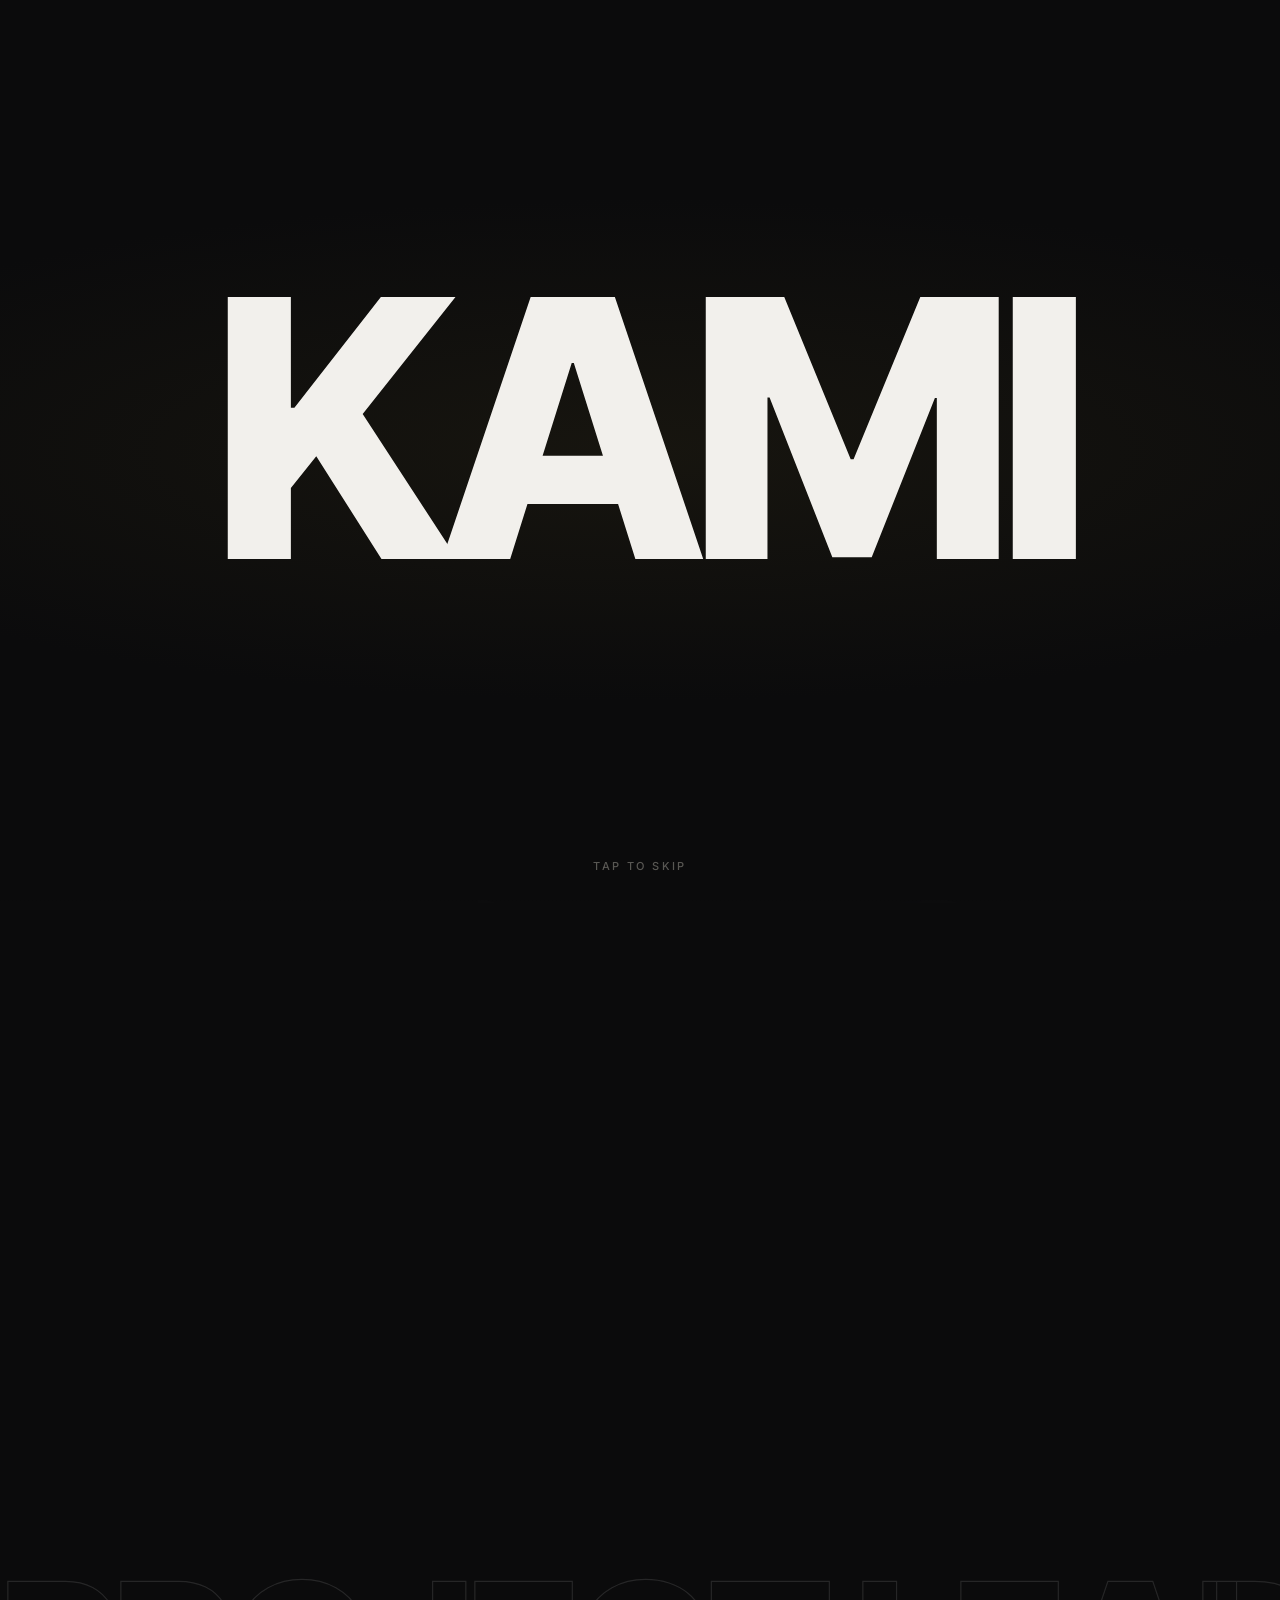
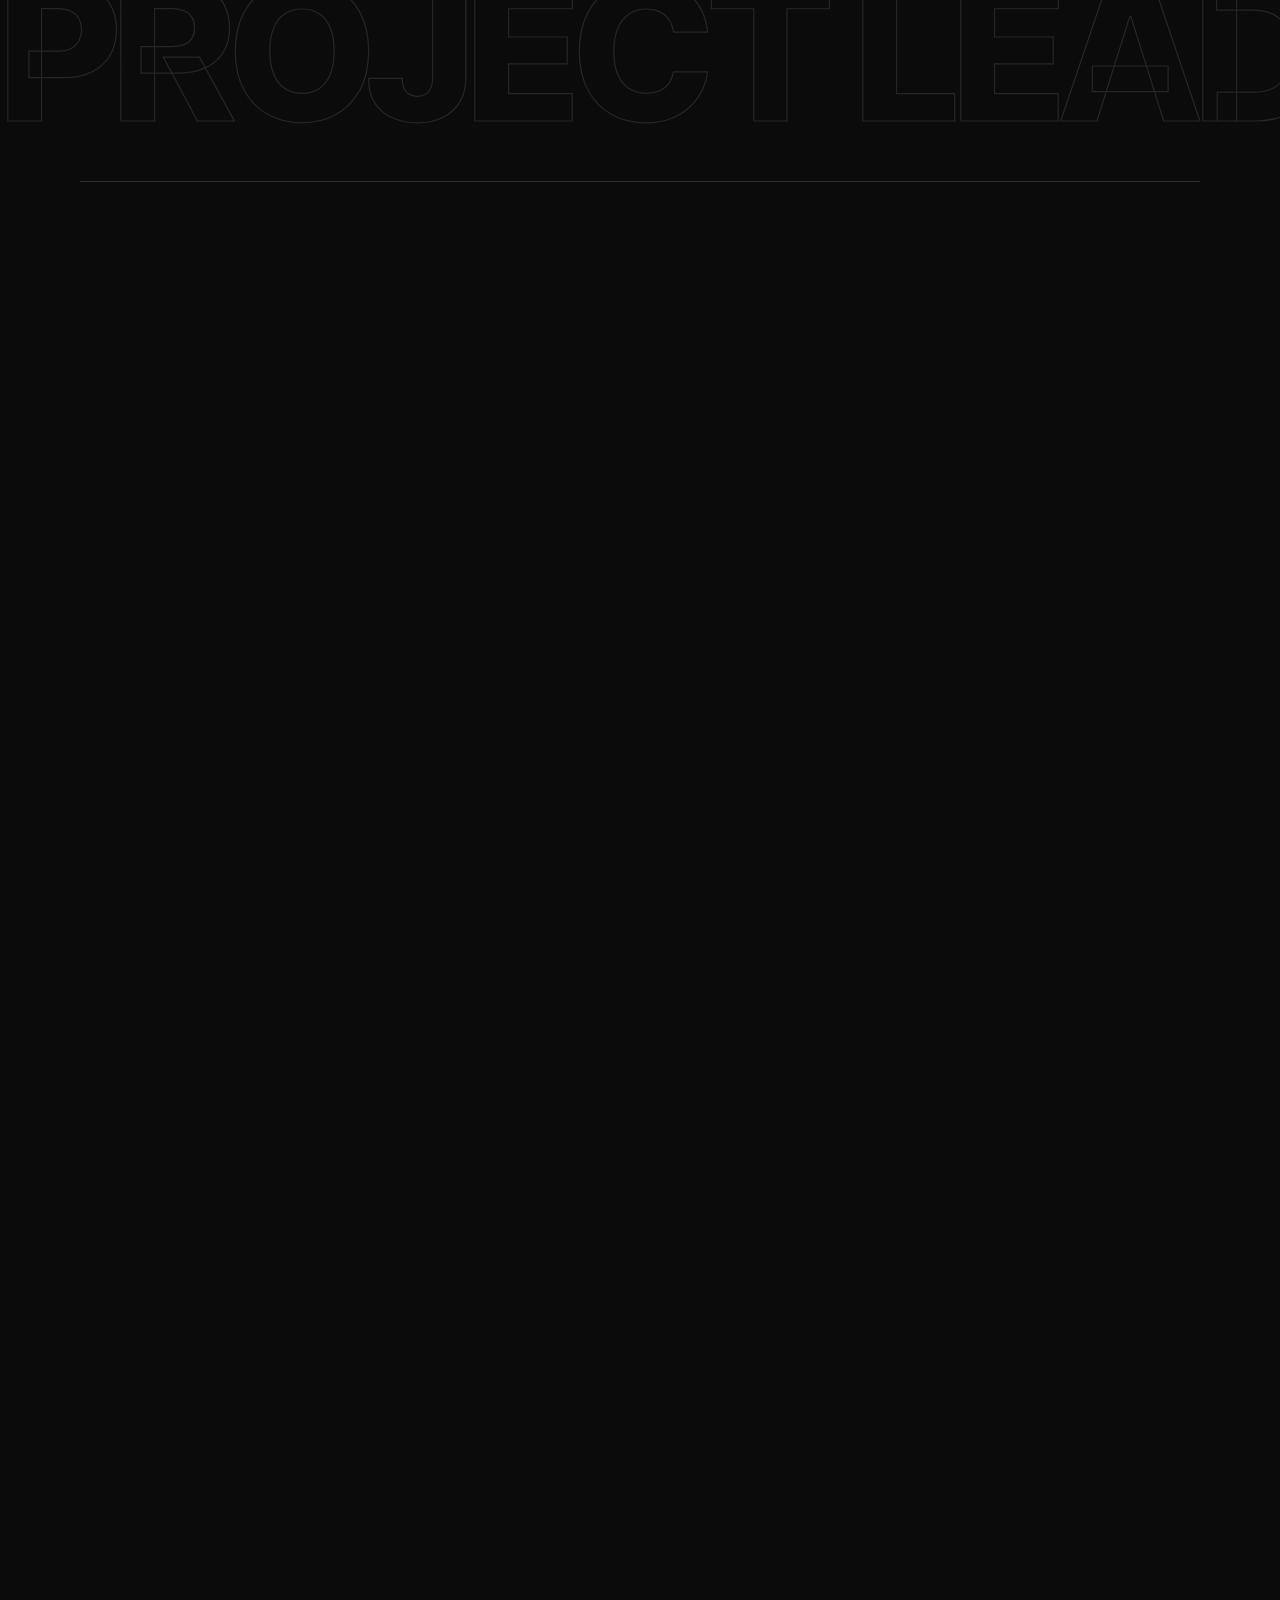
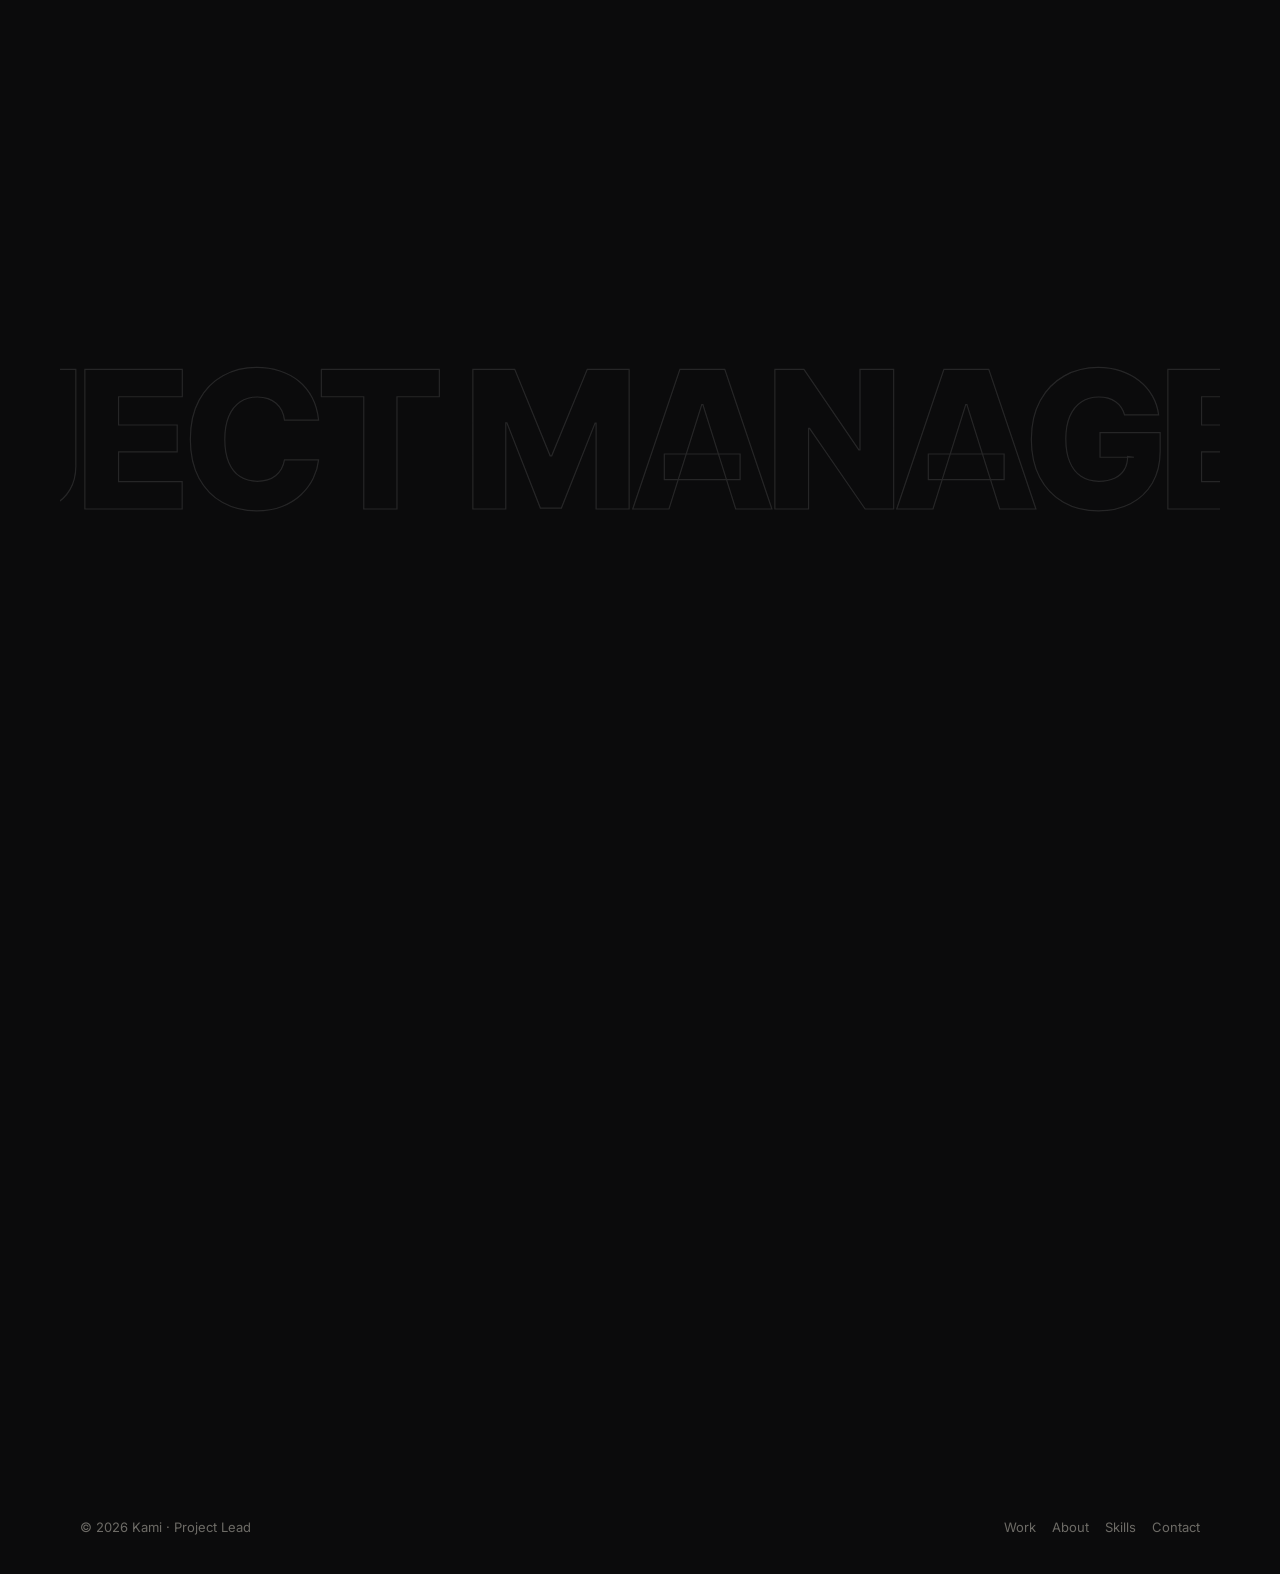
==== commit 40651942: "v3.1: motion pack (3D tilt, horizontal strip, marquees, image reveals, decoder stats) + Arthur curso" ====
--- a/index.html
+++ b/index.html
@@ -33,6 +33,7 @@
 <body data-page="home">
 <noscript><p class="noscript">This portfolio needs JavaScript turned on.</p></noscript>
 <script src="/render.js" blocking="render"></script>
+<script src="/motion.js"></script>
 <script src="/main.js"></script>
 </body>
 </html>
--- a/styles.css
+++ b/styles.css
@@ -517,3 +517,98 @@
 }
 .preview .hero-bg,.preview .hero-par img{animation:none}
 .preview .split .w-i{transform:none;transition:none;animation:none}
+
+/* ===================== v3.1 motion pack ===================== */
+/* 1. 3D tilt + gold glare (motion.js drives transform; the card's own transitions step aside while it tilts) */
+.card{backface-visibility:hidden}
+.js .card.reveal.tilt-on,.card.tilt-on{transition:opacity .9s var(--ease),translate .7s var(--spring),scale .45s var(--spring),box-shadow .35s var(--ease);will-change:transform;box-shadow:0 30px 60px -30px rgba(0,0,0,.7),0 0 0 1px rgba(233,196,106,.08)}
+.card.tilt-on::after{opacity:1;border-color:rgba(233,196,106,.26)}
+.card .glare{position:absolute;top:0;bottom:0;left:-60%;width:220%;z-index:4;pointer-events:none;opacity:0;background:linear-gradient(105deg,transparent 38%,rgba(246,227,180,.07) 44%,rgba(255,240,205,.2) 50%,rgba(246,227,180,.07) 56%,transparent 62%);will-change:transform,opacity}
+
+/* 2. pinned horizontal projects strip. Default (reduced motion / preview): a native swipe row with snap points. */
+.hs{position:relative;padding-top:clamp(64px,10vw,120px)}
+.hs-pin{position:relative;isolation:isolate}
+.hs-track{--hs-pad:max(20px,env(safe-area-inset-left),calc((100vw - 1160px) / 2 + 20px));display:flex;align-items:stretch;gap:16px;overflow-x:auto;overscroll-behavior-x:contain;scroll-snap-type:x mandatory;scroll-padding-inline:var(--hs-pad);padding:6px var(--hs-pad) 26px;scrollbar-width:none;-webkit-overflow-scrolling:touch}
+.hs-track::-webkit-scrollbar{display:none}
+.hs-item{flex:0 0 auto;width:min(84vw,380px);display:flex;scroll-snap-align:start}
+.hs-item>*{width:100%}
+.hs-item .card .cover{aspect-ratio:16/9}
+.hs-head{width:min(84vw,420px);margin:0;display:flex;flex-direction:column;justify-content:center;padding-right:8px}
+.hs-hint{display:none;align-items:center;gap:12px;margin:28px 0 0;font-size:12px;letter-spacing:.14em;text-transform:uppercase;color:var(--dim)}
+.hs-hint span{position:relative;width:46px;height:1px;background:var(--line2);overflow:hidden}
+.hs-hint span::after{content:"";position:absolute;inset:0;background:var(--accent);transform:translateX(-100%);animation:hs-hint 2.4s var(--ease) infinite}
+@keyframes hs-hint{0%{transform:translateX(-100%)}55%,100%{transform:translateX(100%)}}
+.hs-end{display:flex;flex-direction:column;justify-content:space-between;gap:28px;min-height:240px;padding:28px;border:1px solid var(--line2);border-radius:var(--r);background:linear-gradient(160deg,rgba(233,196,106,.08),rgba(255,255,255,.015) 55%);transition:border-color .35s var(--ease),background-color .35s,opacity .8s var(--ease),transform 1.1s var(--spring-soft)}
+.hs-end-k{font-size:13px;color:var(--accent);letter-spacing:.06em;font-weight:500}
+.hs-end strong{font:800 clamp(34px,5vw,52px)/.98 var(--head);letter-spacing:-.04em;max-width:7ch}
+.hs-end-arrow{display:inline-flex;align-items:center;justify-content:center;width:56px;height:56px;border-radius:50%;border:1px solid var(--line2);font-size:20px;transition:transform .55s var(--spring),background-color .3s,color .3s,border-color .3s}
+@media (hover:hover){.hs-end:hover{border-color:rgba(233,196,106,.45)}.hs-end:hover .hs-end-arrow{transform:translateX(6px);background:var(--accent);color:var(--accent-ink);border-color:var(--accent)}}
+.hs-bar{display:none}
+/* pinned mode (motion.js adds .hs-on): the pin sticks for (track width - viewport) px of scroll and the track slides by translateX */
+.hs.hs-on{padding-top:0}
+.hs.hs-on .hs-pin{position:sticky;top:0;height:100vh;height:100svh;overflow:hidden;overflow:clip;display:flex;flex-direction:column;justify-content:center;padding-top:62px}
+.hs.hs-on .hs-track{width:max-content;align-self:flex-start;overflow:visible;scroll-snap-type:none;padding-bottom:0;will-change:transform}
+.hs.hs-on .hs-hint{display:flex}
+.hs.hs-on .hs-bar{display:block;position:absolute;bottom:max(22px,env(safe-area-inset-bottom));left:var(--hs-pad2);right:var(--hs-pad2);height:1px;background:var(--line2)}
+.hs-pin{--hs-pad2:max(20px,calc((100vw - 1160px) / 2 + 20px))}
+.hs-bar i{display:block;height:100%;background:var(--accent);transform-origin:0 50%;transform:scaleX(0)}
+@media (min-width:760px){.hs-track{gap:22px}.hs-item{width:clamp(380px,31vw,460px)}.hs-head{width:clamp(360px,30vw,440px);padding-right:24px}.hs-item .card .cover{aspect-ratio:16/10}.hs-end{min-height:0}}
+@media (max-width:759px){.hs-head{width:72vw}.hs.hs-on .hs-pin{padding-top:56px}.hs-item .card .body{padding:18px 18px 20px}.hs-item .card h3{font-size:26px}.hs-item .card .desc{font-size:14.5px;margin-top:8px}.hs-item .card .tags{margin-top:14px}.hs-item .card .more{margin-top:14px}.hs-head h2{font-size:clamp(36px,10vw,52px)}}
+@media (max-height:700px) and (max-width:759px){.hs-item .card .tags{display:none}}
+
+/* 3. huge outlined word marquees behind sections (motion.js moves the track; static under reduced motion) */
+.has-mq{position:relative;isolation:isolate}
+.marquee{position:absolute;left:0;right:0;top:50%;z-index:-1;overflow:hidden;pointer-events:none;user-select:none;-webkit-user-select:none;translate:0 -50%}
+.mq-track{display:flex;width:max-content;will-change:transform}
+.mq-track span{flex:none;white-space:pre;font:800 clamp(84px,15vw,210px)/1.02 var(--head);letter-spacing:-.035em;text-transform:uppercase;color:transparent;-webkit-text-stroke:1.2px rgba(242,240,236,.12)}
+.mq-track i{font-style:normal;-webkit-text-stroke-color:rgba(233,196,106,.32)}
+.hs-pin .marquee{top:auto;bottom:max(4vh,30px);translate:none}
+.hs.hs-on .hs-pin .marquee{bottom:6vh}
+.mq-head .marquee{top:62%}
+.mq-head .mq-track span{-webkit-text-stroke-color:rgba(242,240,236,.09)}
+#skills.has-mq .marquee{top:clamp(40px,7vw,90px);translate:0 0}
+@supports not (-webkit-text-stroke:1px #000){.mq-track span{color:rgba(242,240,236,.05)}}
+
+/* 4. image reveal: clip-path wipe from the bottom up, the picture settling from a slight zoom */
+.js .thumb.wipe{clip-path:inset(100% 0 0 0);transition:clip-path 1.25s cubic-bezier(.77,0,.18,1) .08s}
+.js .thumb.wipe.wiped{clip-path:inset(0 0 0 0)}
+.js .thumb.wipe>img,.js .thumb.wipe.cover>span:first-child{scale:1.16;transition:scale 1.7s cubic-bezier(.16,1,.3,1) .08s,transform 1.1s var(--ease)}
+.js .thumb.wipe.wiped>img,.js .thumb.wipe.wiped.cover>span:first-child{scale:1}
+
+/* 5. custom cursor (Arthur): desktop fine pointers only, never under reduced motion; the native cursor stays everywhere else.
+   Default: Dawn's Ballad, tip = hotspot. Links/buttons/cards: Grey chibi whose fingertip sits on the gold hotspot dot. */
+.cur-dot,.cur-char,.cur-p{position:fixed;left:0;top:0;z-index:2147483000;pointer-events:none;opacity:0;will-change:transform}
+.cur-char{transition:opacity .3s var(--ease)}
+.cur-shown .cur-char{opacity:1}
+.cur-dot{width:6px;height:6px;margin:-3px 0 0 -3px;border-radius:50%;background:var(--accent);box-shadow:0 0 0 1.5px rgba(11,11,12,.85),0 0 8px rgba(233,196,106,.6);transition:opacity .2s var(--ease)}
+.cur-char{width:0;height:0}
+.cur-char img{position:absolute;display:block;max-width:none;transition:opacity .22s var(--ease),scale .38s cubic-bezier(.34,1.56,.64,1)}
+.cur-sword{left:0;top:0;width:32px;height:32px;transform-origin:0 0;opacity:1;scale:1;filter:drop-shadow(0 0 3px rgba(150,100,255,.75)) drop-shadow(0 1px 2px rgba(0,0,0,.6))}
+.cur-grey{left:-1.7px;top:-9.6px;width:54.67px;height:58px;transform-origin:1.7px 9.6px;opacity:0;scale:.6}
+.cur-aura{position:absolute;left:-22px;top:-29px;width:96px;height:96px;border-radius:50%;background:radial-gradient(closest-side,rgba(157,108,255,.42),rgba(124,77,255,.16) 55%,transparent 75%);opacity:0;scale:.5;transition:opacity .3s var(--ease),scale .45s var(--spring)}
+.cur-label{position:absolute;left:58px;top:20px;font:600 11px/1 var(--body);letter-spacing:.06em;text-transform:uppercase;color:var(--accent-ink);background:var(--accent);padding:5px 8px;border-radius:999px;opacity:0;translate:-6px 0;transition:opacity .2s var(--ease),translate .35s var(--spring);white-space:nowrap}
+[data-cur=link] .cur-sword,[data-cur=view] .cur-sword{opacity:0;scale:.5}
+[data-cur=link] .cur-grey,[data-cur=view] .cur-grey{opacity:1;scale:1}
+[data-cur=link] .cur-aura,[data-cur=view] .cur-aura{opacity:1;scale:1}
+.cur-shown[data-cur=link] .cur-dot,.cur-shown[data-cur=view] .cur-dot{opacity:1}
+[data-cur=view] .cur-label{opacity:1;translate:0 0}
+.cur-down .cur-char img{scale:.9}.cur-down[data-cur=link] .cur-sword,.cur-down[data-cur=view] .cur-sword{scale:.5}
+.cur-shown[data-cur=text] .cur-dot,.cur-shown[data-cur=text] .cur-char{opacity:0}
+.cur-p{width:6px;height:6px;margin:-3px 0 0 -3px;border-radius:50%;background:radial-gradient(circle,#e6d9ff 0,#a77bff 45%,rgba(124,77,255,0) 72%)}
+@media (hover:hover) and (pointer:fine) and (prefers-reduced-motion:no-preference){
+  .has-cursor,.has-cursor *{cursor:none!important}
+  .has-cursor input,.has-cursor textarea,.has-cursor [contenteditable]{cursor:text!important}
+  .has-cursor select,.has-cursor input[type=checkbox],.has-cursor input[type=radio],.has-cursor input[type=file]{cursor:pointer!important}
+}
+@media (prefers-reduced-motion:reduce),(hover:none),(pointer:coarse){.cur-dot,.cur-char,.cur-p{display:none!important}}
+
+/* 6. decoder stats: gold while the digits cycle, settling to the real value */
+.num.scrambling{color:var(--accent)}
+
+@media (prefers-reduced-motion:reduce){
+  .card .glare{display:none}
+  .js .thumb.wipe{clip-path:none}
+  .js .thumb.wipe>img,.js .thumb.wipe.cover>span:first-child{scale:1}
+  .mq-track{will-change:auto}
+}
+.preview .card .glare{display:none}
